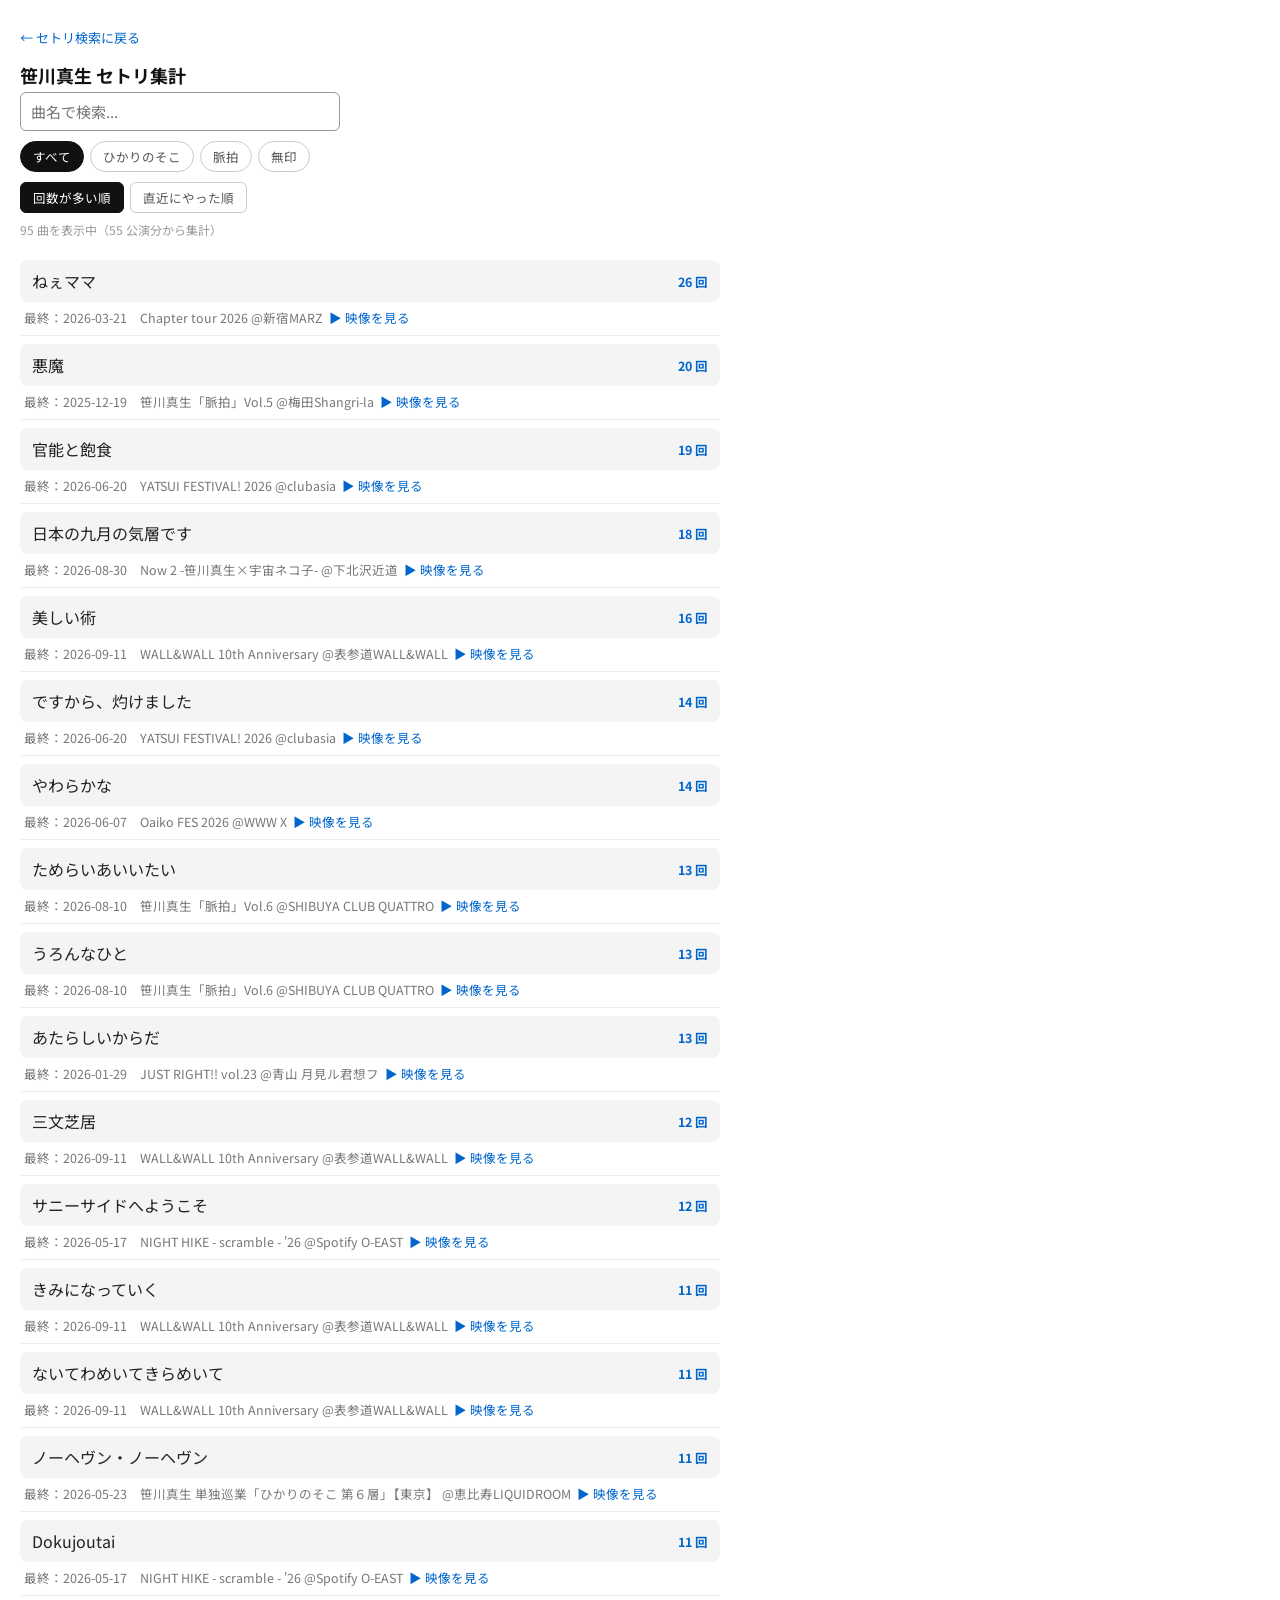
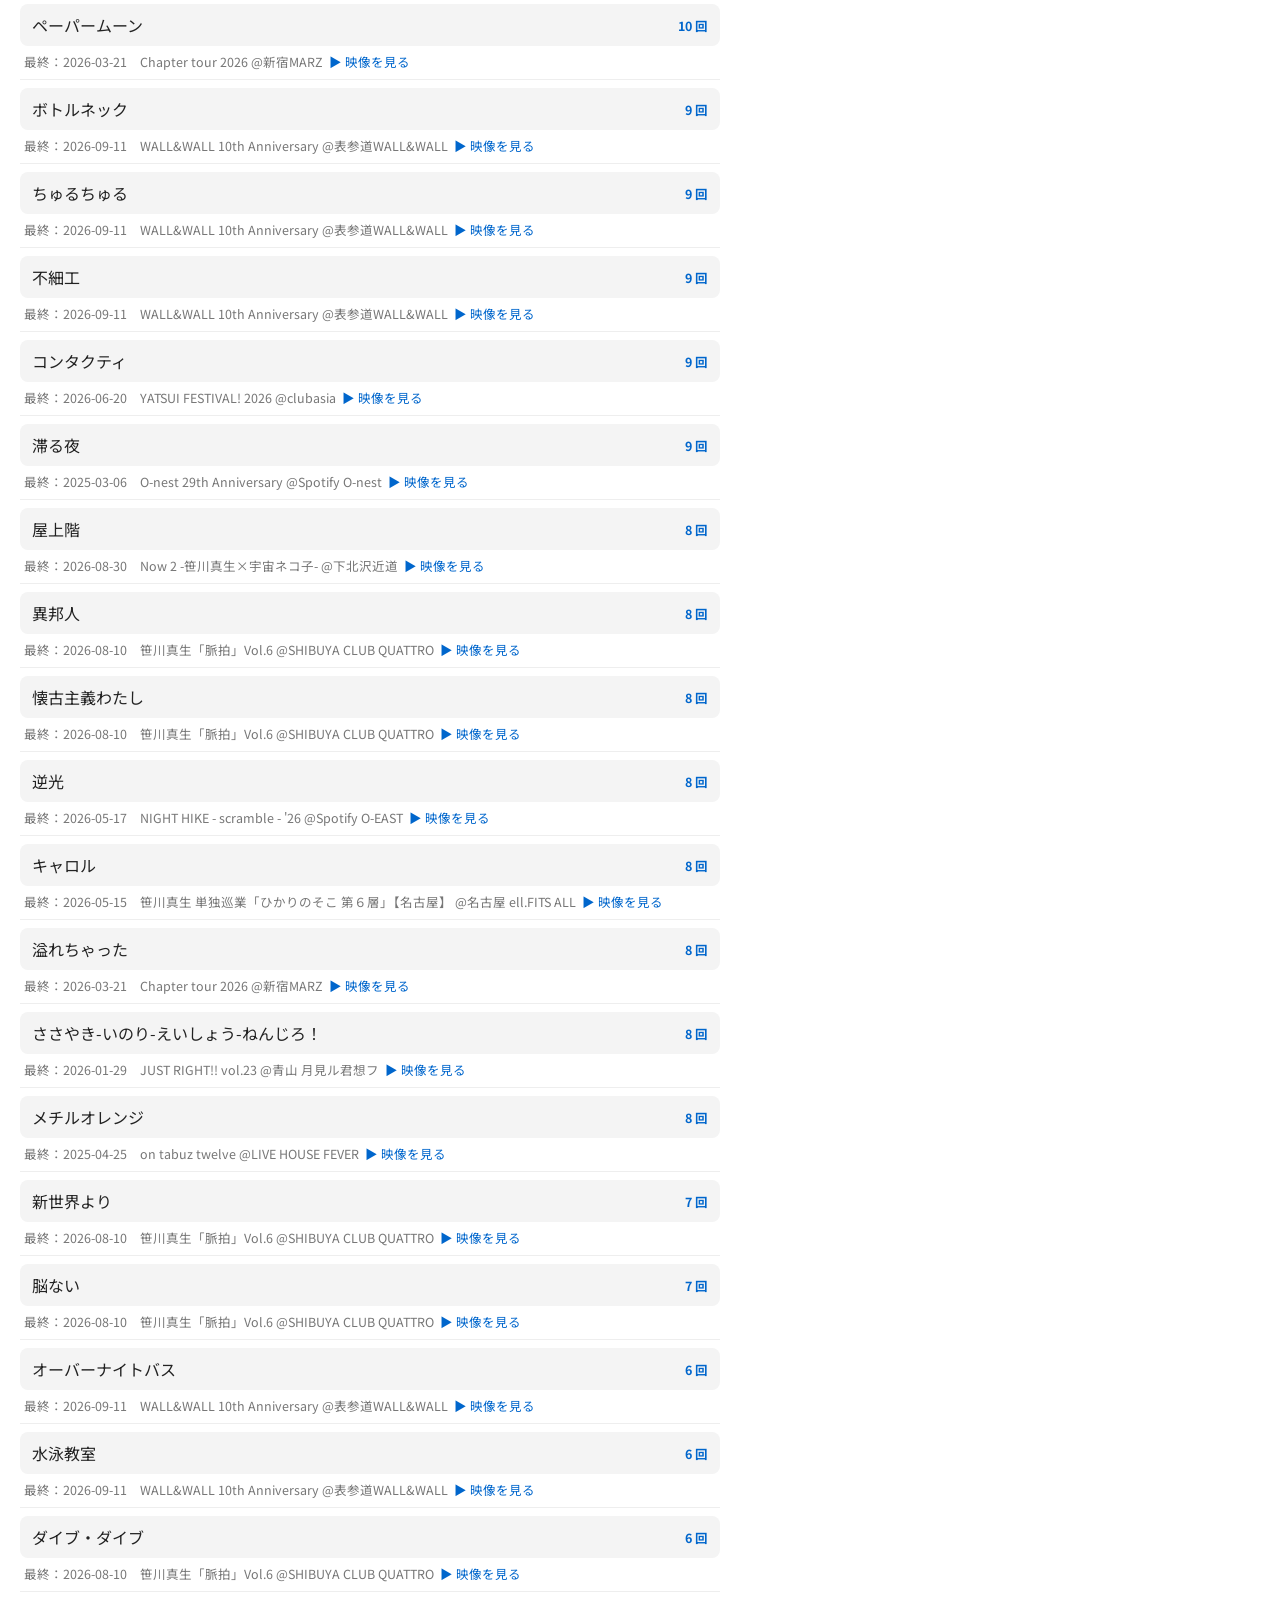
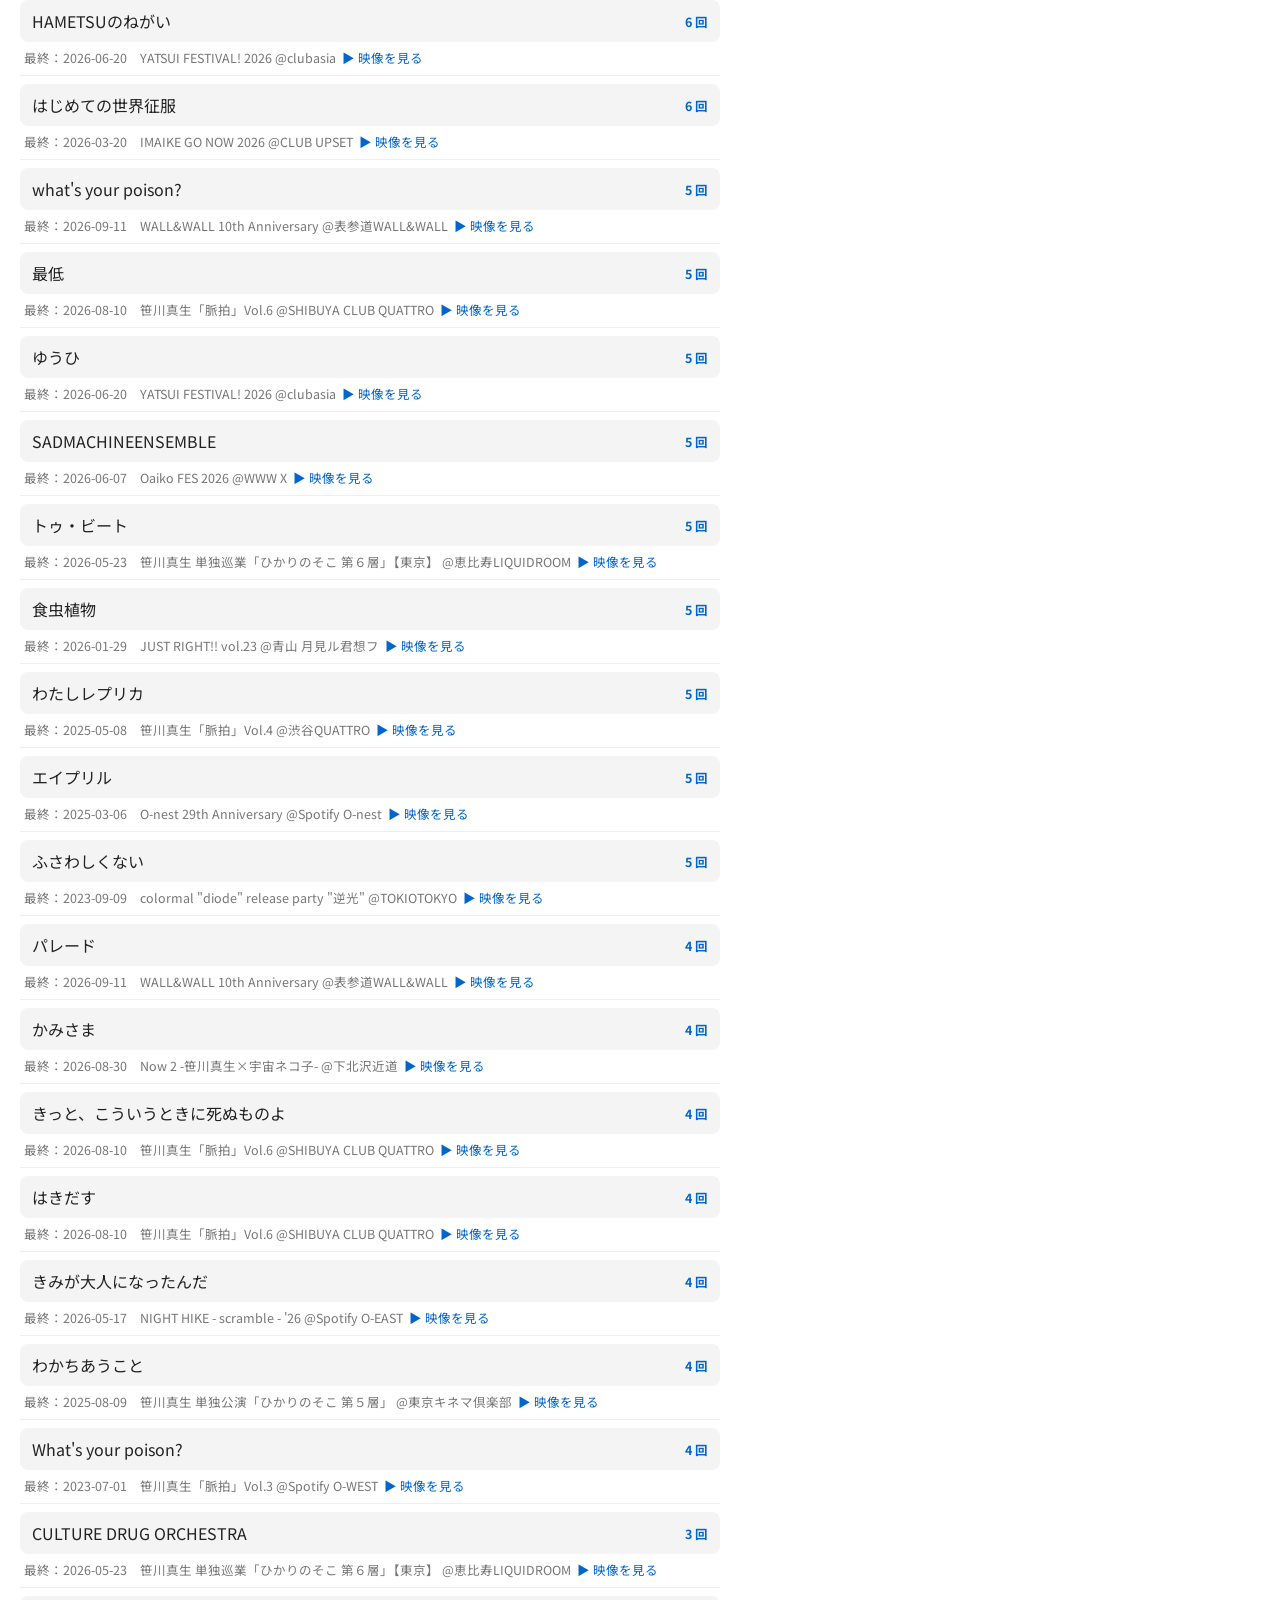
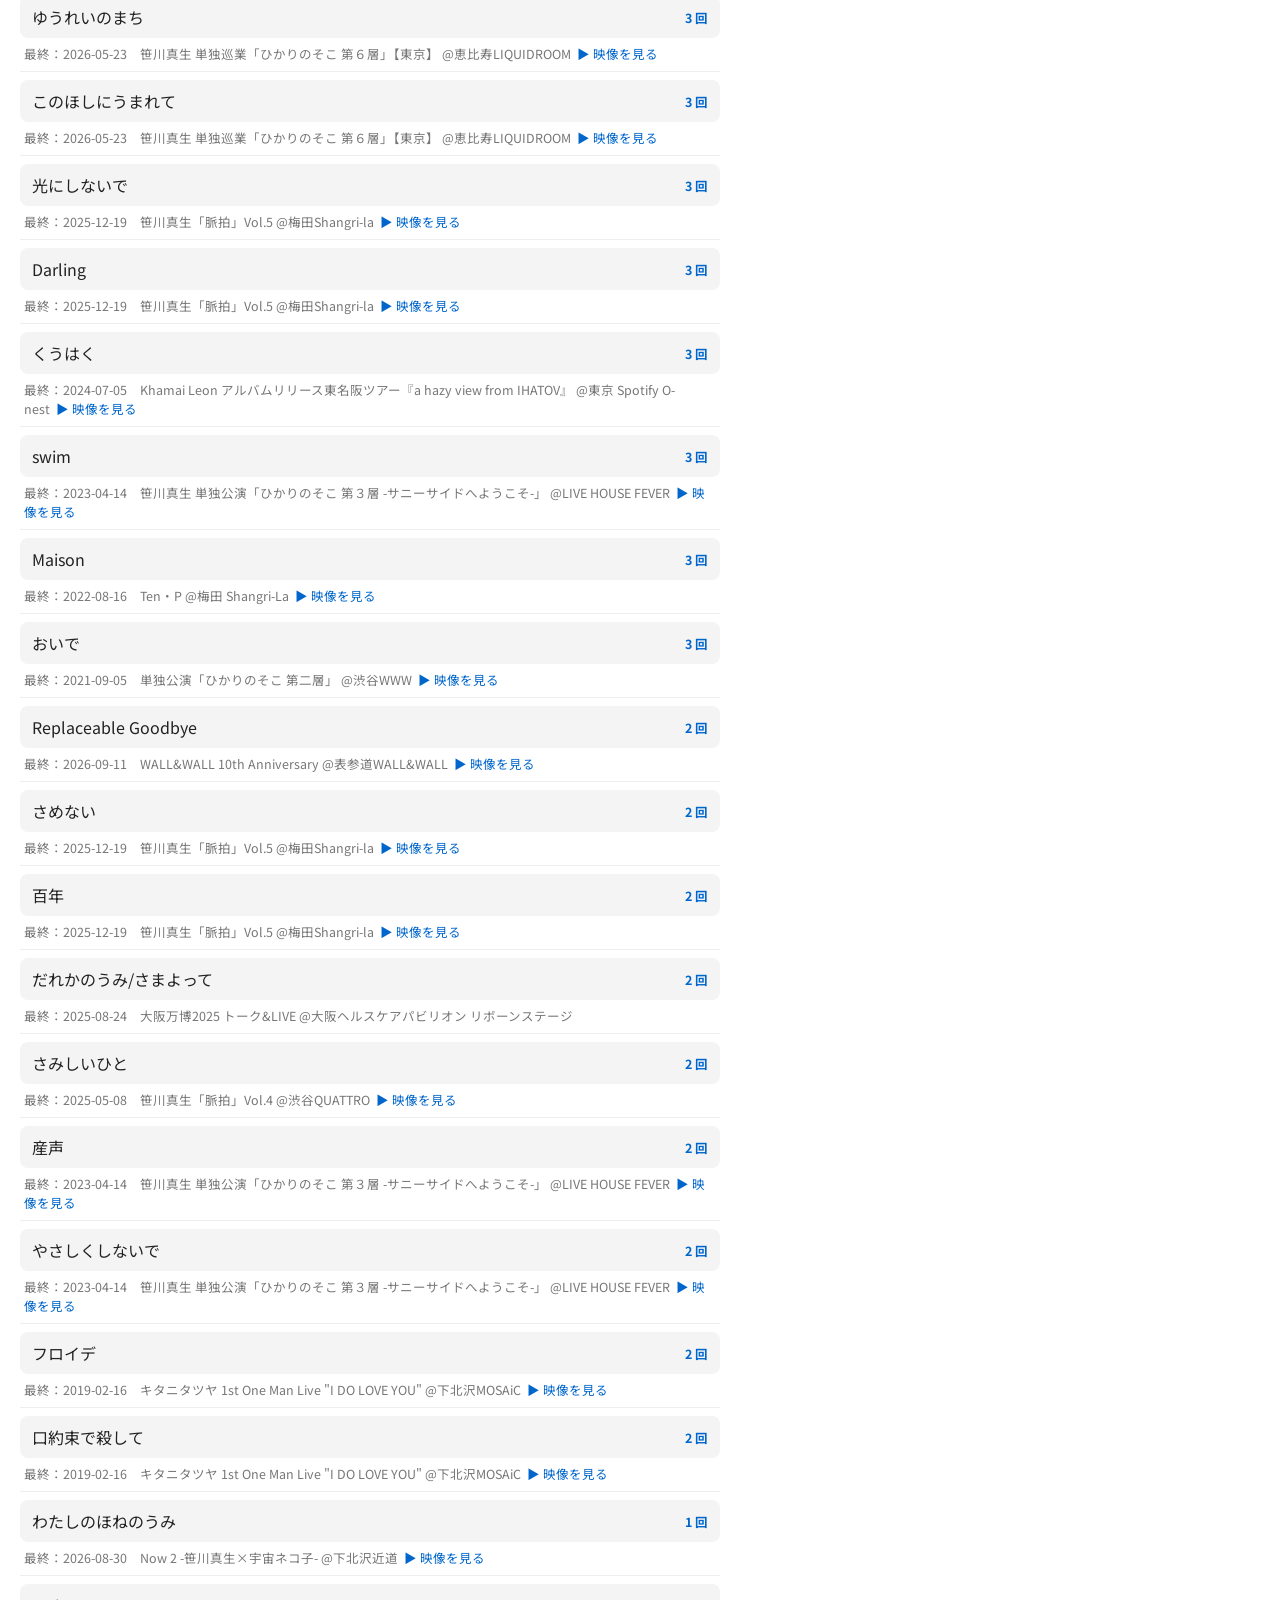
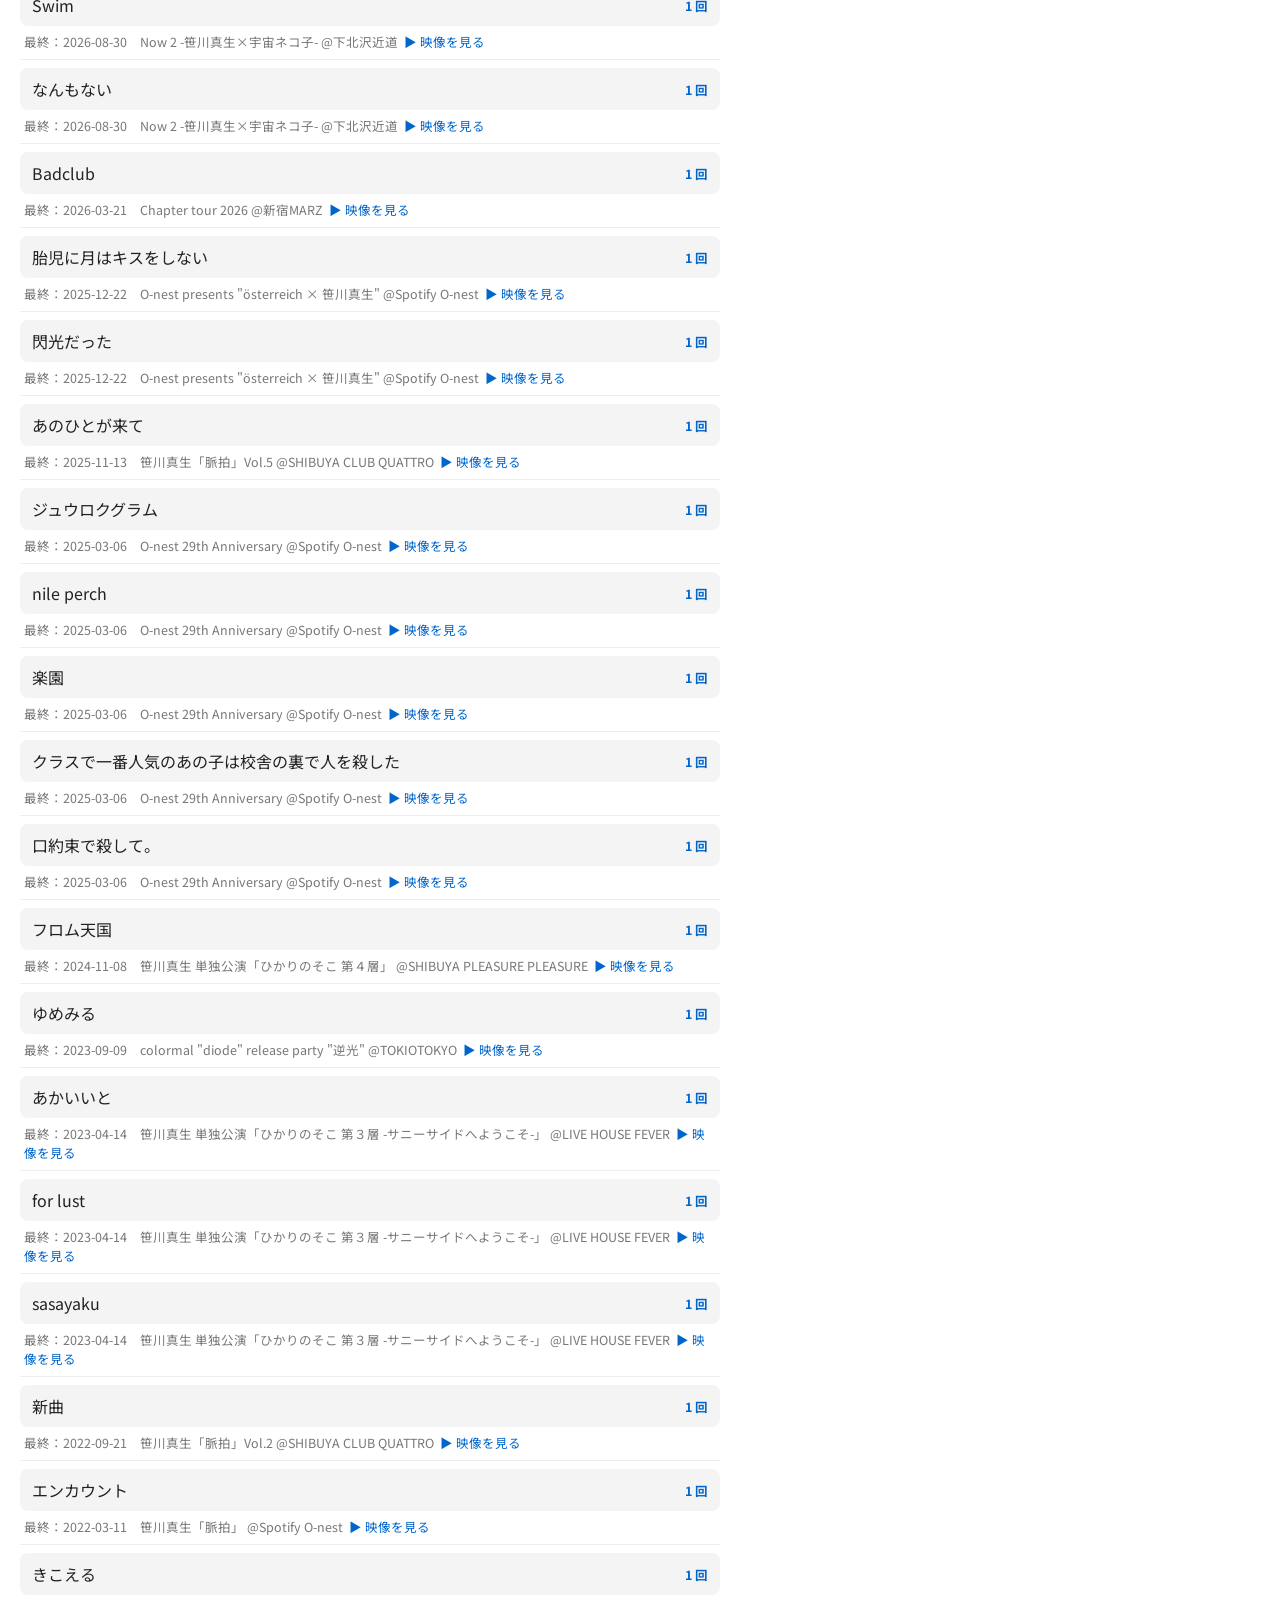
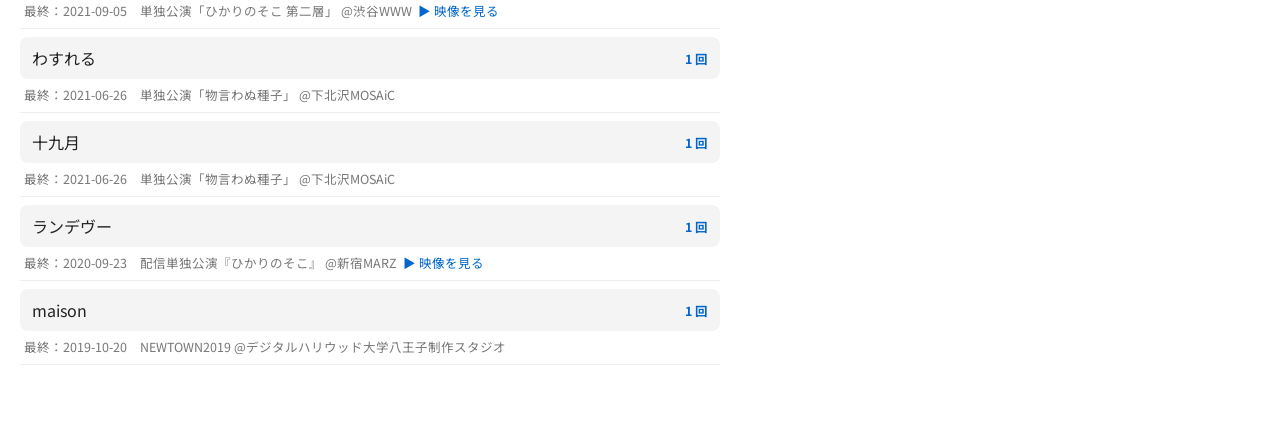
==== analysis.html @ 685b0d37 "Add analysis page and auto-tagging, extract shared setlist data - New analysis.html: per-song play c" ====
<!DOCTYPE html>
<html lang="ja">
<head>
  <meta charset="UTF-8">
  <meta name="viewport" content="width=device-width, initial-scale=1">
  <meta name="robots" content="noindex, nofollow">
  <title>笹川真生 セトリ集計</title>

  <link href="https://fonts.googleapis.com/css2?family=Noto+Sans+JP&display=swap" rel="stylesheet">

  <style>
    * { box-sizing: border-box; }

    body {
      font-family: 'Noto Sans JP', sans-serif;
      margin: 0;
      padding: 24px 20px 60px;
      background: #fff;
      color: #111;
    }

    h1 {
      font-size: 18px;
      margin: 0 0 4px;
    }

    #page-nav {
      margin-bottom: 14px;
    }

    #page-nav a {
      font-size: 13px;
      color: #06c;
      text-decoration: none;
    }

    #page-nav a:hover {
      text-decoration: underline;
    }

    #search-box {
      font-family: inherit;
      font-size: 15px;
      padding: 8px 10px;
      width: 320px;
      max-width: 100%;
      border: 1px solid #999;
      border-radius: 6px;
      background: #fff;
      color: #111;
    }

    #tag-filter {
      display: flex;
      flex-wrap: wrap;
      gap: 6px;
      margin-top: 10px;
    }

    .tag-btn {
      font-family: inherit;
      font-size: 12.5px;
      padding: 5px 12px;
      border: 1px solid #ccc;
      border-radius: 999px;
      background: #fff;
      color: #555;
      cursor: pointer;
    }

    .tag-btn:hover {
      background: #f4f4f4;
    }

    .tag-btn.active {
      background: #111;
      border-color: #111;
      color: #fff;
    }

    #sort-buttons {
      display: flex;
      gap: 6px;
      margin-top: 10px;
    }

    .sort-btn {
      font-family: inherit;
      font-size: 12.5px;
      padding: 5px 12px;
      border: 1px solid #ccc;
      border-radius: 6px;
      background: #fff;
      color: #555;
      cursor: pointer;
    }

    .sort-btn:hover {
      background: #f4f4f4;
    }

    .sort-btn.active {
      background: #111;
      border-color: #111;
      color: #fff;
    }

    #hint {
      color: #999;
      font-size: 12px;
      margin-top: 8px;
    }

    #song-list {
      margin-top: 14px;
      padding: 0;
      list-style: none;
      max-width: 700px;
    }

    .song-row {
      padding: 8px 0;
      border-bottom: 1px solid #eee;
    }

    .song-header {
      display: flex;
      align-items: center;
      gap: 8px;
      flex-wrap: nowrap;
      background: #f4f4f4;
      padding: 9px 12px;
      border-radius: 8px;
    }

    .song-name {
      color: #222;
      overflow: hidden;
      text-overflow: ellipsis;
      white-space: nowrap;
      min-width: 0;
    }

    .song-count {
      margin-left: auto;
      font-size: 12.5px;
      font-weight: bold;
      color: #06c;
      white-space: nowrap;
      flex-shrink: 0;
    }

    .song-last {
      font-size: 12.5px;
      color: #777;
      padding: 6px 4px 0;
    }

    .song-last a {
      color: #06c;
      text-decoration: none;
      margin-left: 6px;
    }

    .song-last a:hover {
      text-decoration: underline;
    }
  </style>
</head>
<body>

  <div id="page-nav"><a href="setlist.html">← セトリ検索に戻る</a></div>
  <h1>笹川真生 セトリ集計</h1>

  <input type="text" id="search-box" placeholder="曲名で検索..." autocomplete="off">
  <div id="tag-filter"></div>
  <div id="sort-buttons"></div>
  <p id="hint"></p>

  <ul id="song-list"></ul>

  <script src="setlist-data.js"></script>
  <script>
    const searchBox = document.getElementById("search-box");
    const tagFilterBox = document.getElementById("tag-filter");
    const sortButtonsBox = document.getElementById("sort-buttons");
    const songList = document.getElementById("song-list");
    const hint = document.getElementById("hint");

    let activeTag = "すべて";
    let sortMode = "count"; // "count" | "recent"

    TAGS.forEach(tag => {
      const btn = document.createElement("button");
      btn.type = "button";
      btn.className = "tag-btn" + (tag === activeTag ? " active" : "");
      btn.textContent = tag;
      btn.addEventListener("click", () => {
        activeTag = tag;
        tagFilterBox.querySelectorAll(".tag-btn").forEach(b => b.classList.toggle("active", b.textContent === tag));
        render();
      });
      tagFilterBox.appendChild(btn);
    });

    const SORT_LABELS = { count: "回数が多い順", recent: "直近にやった順" };
    Object.keys(SORT_LABELS).forEach(mode => {
      const btn = document.createElement("button");
      btn.type = "button";
      btn.className = "sort-btn" + (mode === sortMode ? " active" : "");
      btn.textContent = SORT_LABELS[mode];
      btn.addEventListener("click", () => {
        sortMode = mode;
        sortButtonsBox.querySelectorAll(".sort-btn").forEach((b, i) => b.classList.toggle("active", Object.keys(SORT_LABELS)[i] === mode));
        render();
      });
      sortButtonsBox.appendChild(btn);
    });

    function escapeHtml(str) {
      return str.replace(/[&<>"']/g, c => ({ "&": "&amp;", "<": "&lt;", ">": "&gt;", '"': "&quot;", "'": "&#39;" }[c]));
    }

    // 曲ごとに集計：回数・最終公演日・最終公演の情報
    function buildStats(perfList) {
      const stats = new Map();
      perfList.forEach(perf => {
        perf.setlist.forEach(rawSong => {
          const song = normalize(rawSong);
          if (!stats.has(song)) stats.set(song, { song, count: 0, lastDate: null, lastPerf: null });
          const s = stats.get(song);
          s.count += 1;
          if (!s.lastDate || perf.date > s.lastDate) {
            s.lastDate = perf.date;
            s.lastPerf = perf;
          }
        });
      });
      return Array.from(stats.values());
    }

    function render() {
      const q = searchBox.value.trim().toLowerCase();

      const perfInScope = activeTag === "すべて"
        ? performances
        : performances.filter(perf => getTag(perf) === activeTag);

      let stats = buildStats(perfInScope);

      if (q !== "") {
        stats = stats.filter(s => s.song.toLowerCase().includes(q));
      }

      stats.sort((a, b) => {
        if (sortMode === "count") {
          return b.count - a.count || b.lastDate.localeCompare(a.lastDate);
        }
        return b.lastDate.localeCompare(a.lastDate) || b.count - a.count;
      });

      hint.textContent = `${stats.length} 曲を表示中（${perfInScope.length} 公演分から集計）`;

      songList.innerHTML = "";

      stats.forEach(s => {
        const li = document.createElement("li");
        li.className = "song-row";

        const perf = s.lastPerf;
        const venueText = perf.venue ? ` @${perf.venue}` : "";
        const lastLabel = `${perf.date}　${escapeHtml(perf.event)}${escapeHtml(venueText)}`;

        let videoHtml = "";
        if (perf.video) {
          videoHtml = `<a href="${perf.video}" target="_blank">▶ 映像を見る</a>`;
        }

        li.innerHTML = `
          <div class="song-header">
            <span class="song-name" title="${escapeHtml(s.song)}">${escapeHtml(s.song)}</span>
            <span class="song-count">${s.count} 回</span>
          </div>
          <div class="song-last">最終：${lastLabel}${videoHtml}</div>
        `;
        songList.appendChild(li);
      });
    }

    searchBox.addEventListener("input", render);
    render();
  </script>

</body>
</html>
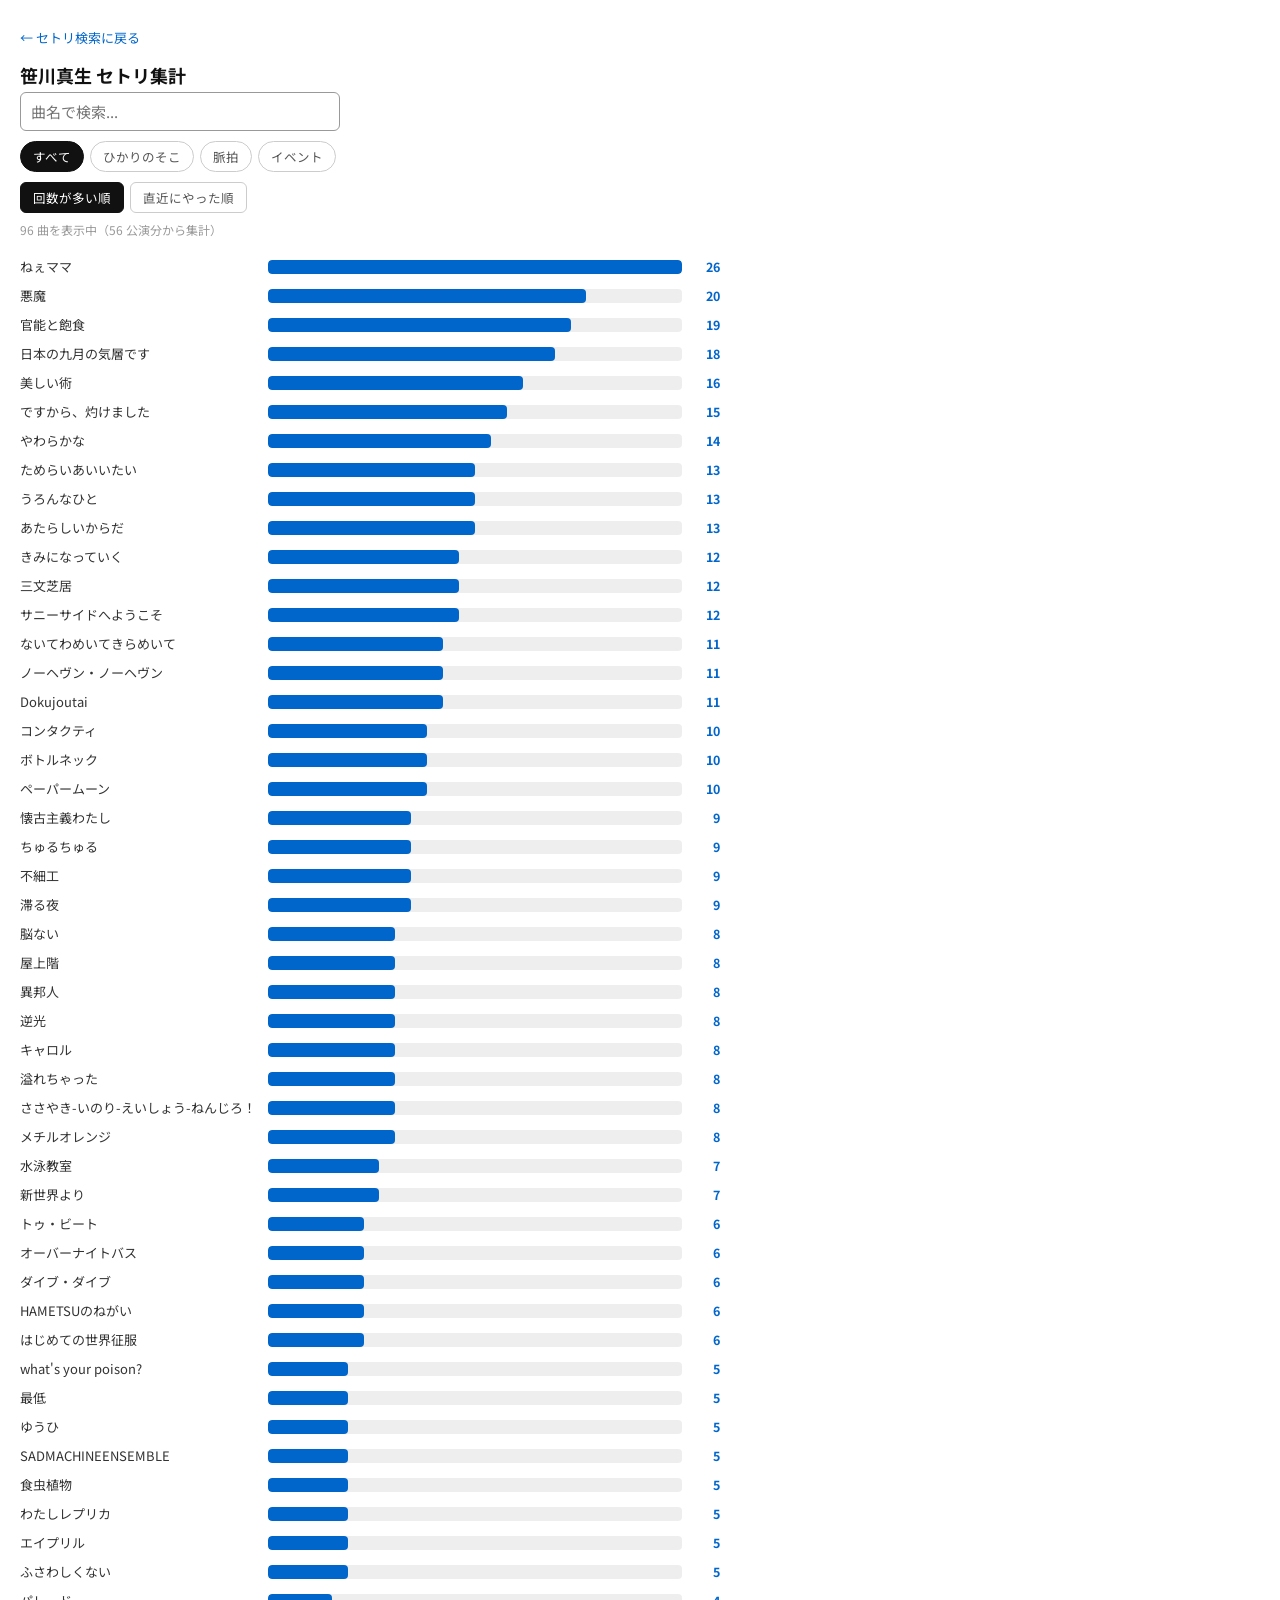
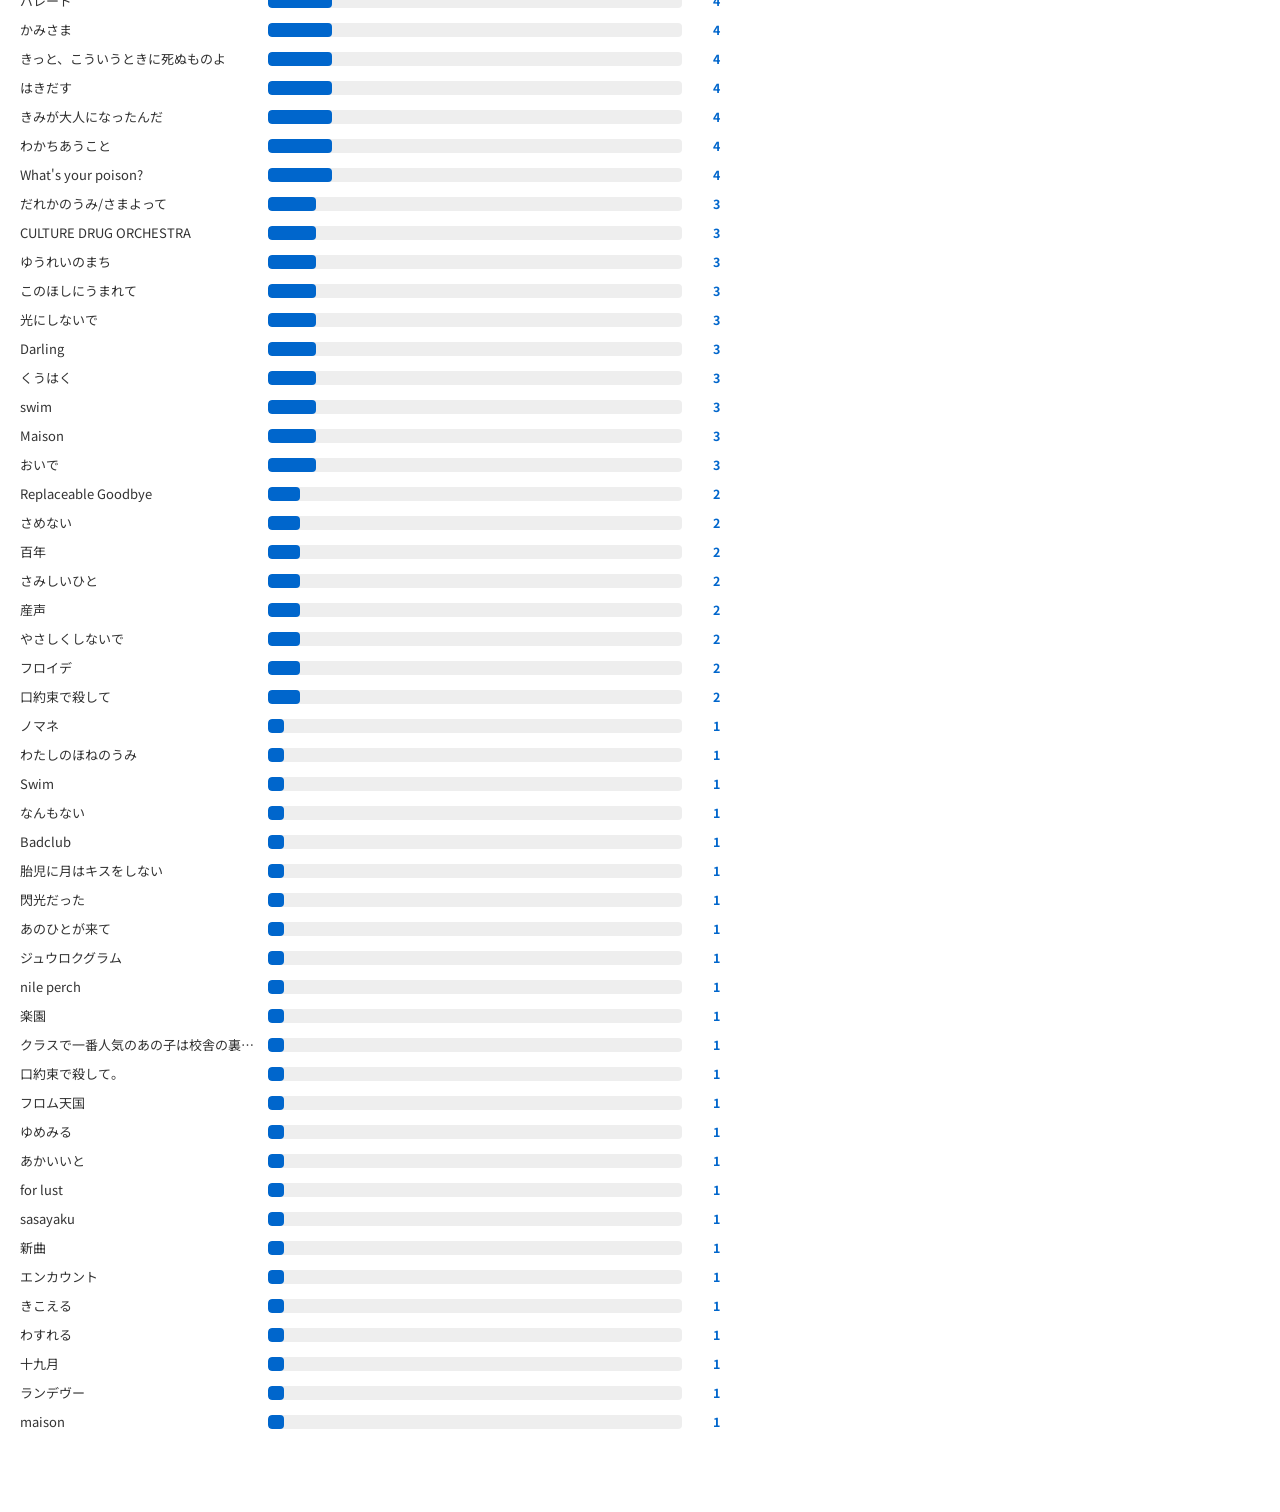
==== commit 89c7878a: "Rename 無印 tag to イベント, add bar-chart ranking, add 2026-09-25 show - Analysis page now renders "回数が多い" ====
--- a/analysis.html
+++ b/analysis.html
@@ -164,6 +164,48 @@
 
     .song-last a:hover {
       text-decoration: underline;
+    }
+
+    .bar-row {
+      display: flex;
+      align-items: center;
+      gap: 10px;
+      padding: 5px 0;
+    }
+
+    .bar-label {
+      flex: 0 0 34%;
+      min-width: 0;
+      overflow: hidden;
+      text-overflow: ellipsis;
+      white-space: nowrap;
+      font-size: 13px;
+      color: #333;
+      cursor: default;
+    }
+
+    .bar-track {
+      flex: 1;
+      min-width: 0;
+      height: 14px;
+      background: #eee;
+      border-radius: 4px;
+      overflow: hidden;
+    }
+
+    .bar-fill {
+      height: 100%;
+      background: #06c;
+      border-radius: 4px;
+      min-width: 2px;
+    }
+
+    .bar-value {
+      flex: 0 0 28px;
+      text-align: right;
+      font-size: 12.5px;
+      font-weight: bold;
+      color: #06c;
     }
   </style>
 </head>
@@ -263,6 +305,29 @@
 
       songList.innerHTML = "";
 
+      if (sortMode === "count") {
+        const maxCount = stats.length ? stats[0].count : 1;
+
+        stats.forEach(s => {
+          const li = document.createElement("li");
+          li.className = "bar-row";
+
+          const perf = s.lastPerf;
+          const venueText = perf.venue ? ` @${perf.venue}` : "";
+          const tooltip = `${s.count}回 / 最終：${perf.date} ${perf.event}${venueText}`;
+          const pct = Math.max((s.count / maxCount) * 100, 2);
+
+          li.title = tooltip;
+          li.innerHTML = `
+            <span class="bar-label">${escapeHtml(s.song)}</span>
+            <div class="bar-track"><div class="bar-fill" style="width: ${pct}%"></div></div>
+            <span class="bar-value">${s.count}</span>
+          `;
+          songList.appendChild(li);
+        });
+        return;
+      }
+
       stats.forEach(s => {
         const li = document.createElement("li");
         li.className = "song-row";
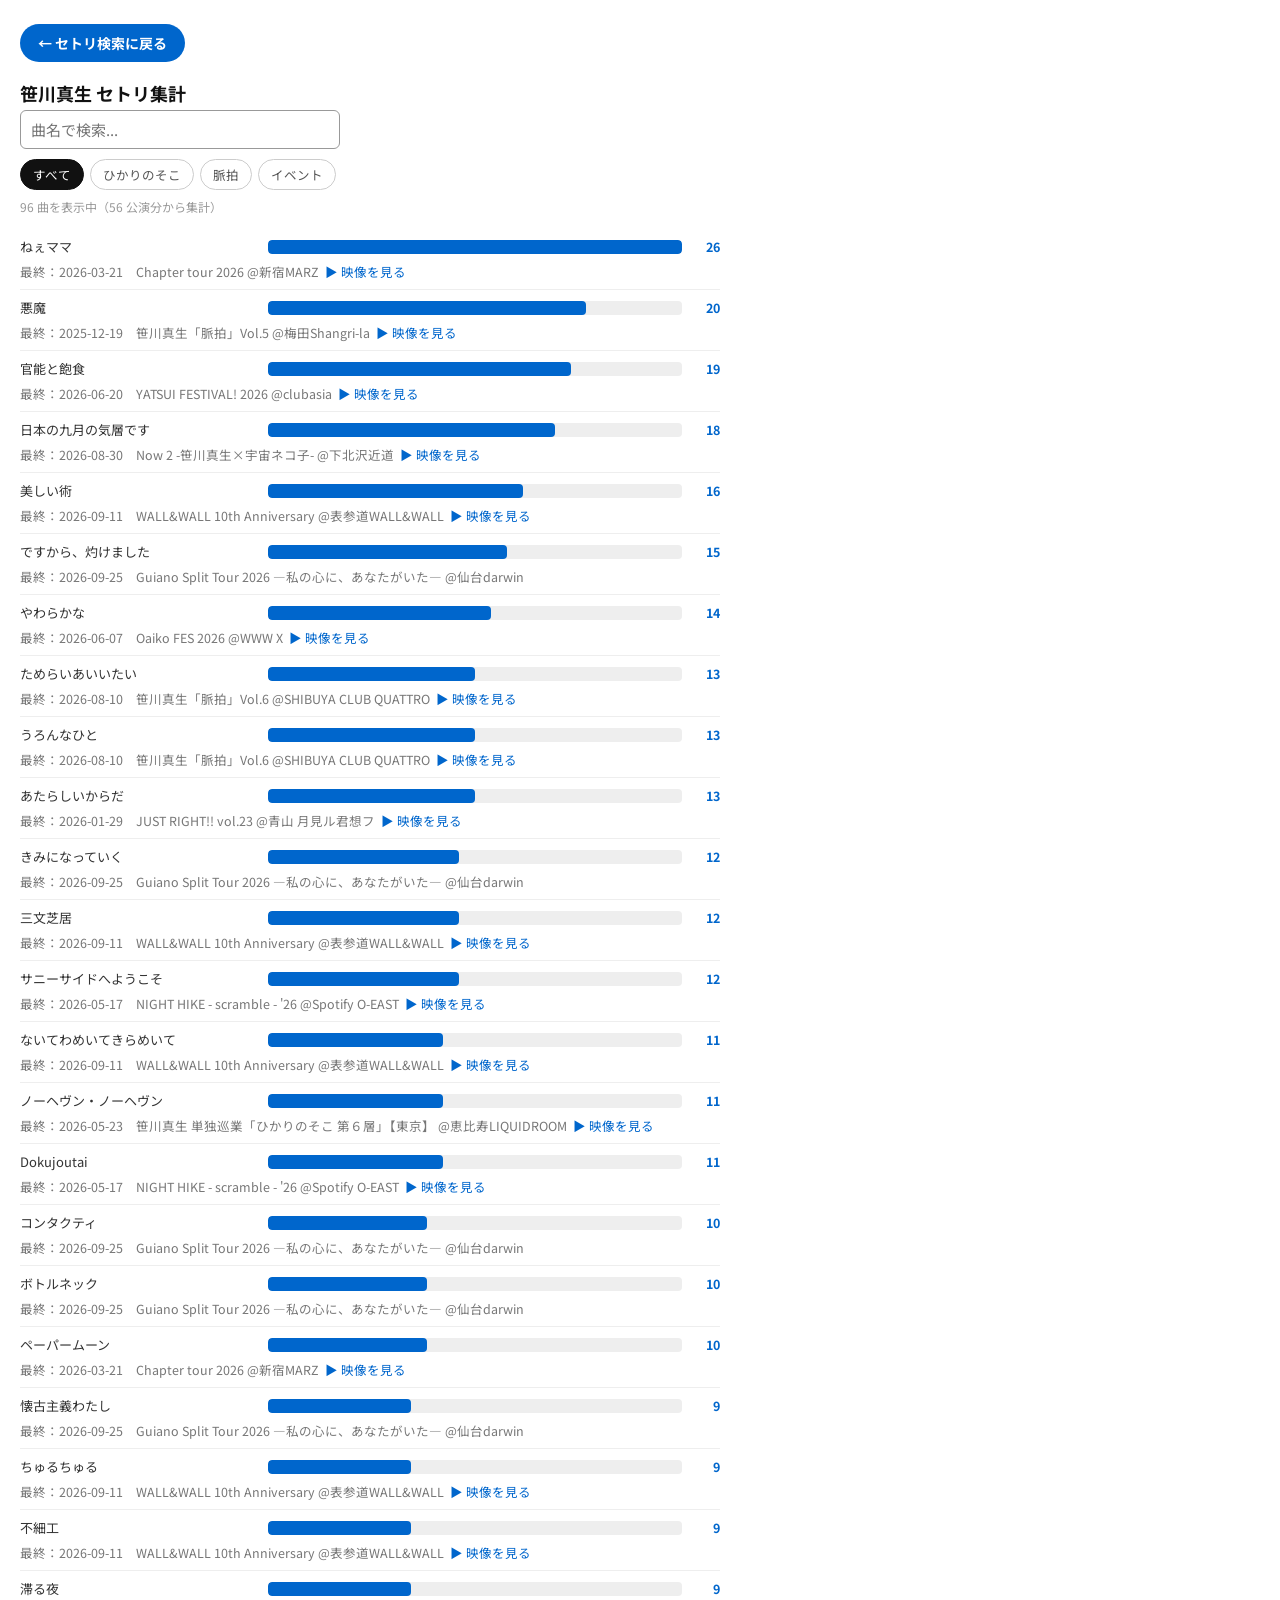
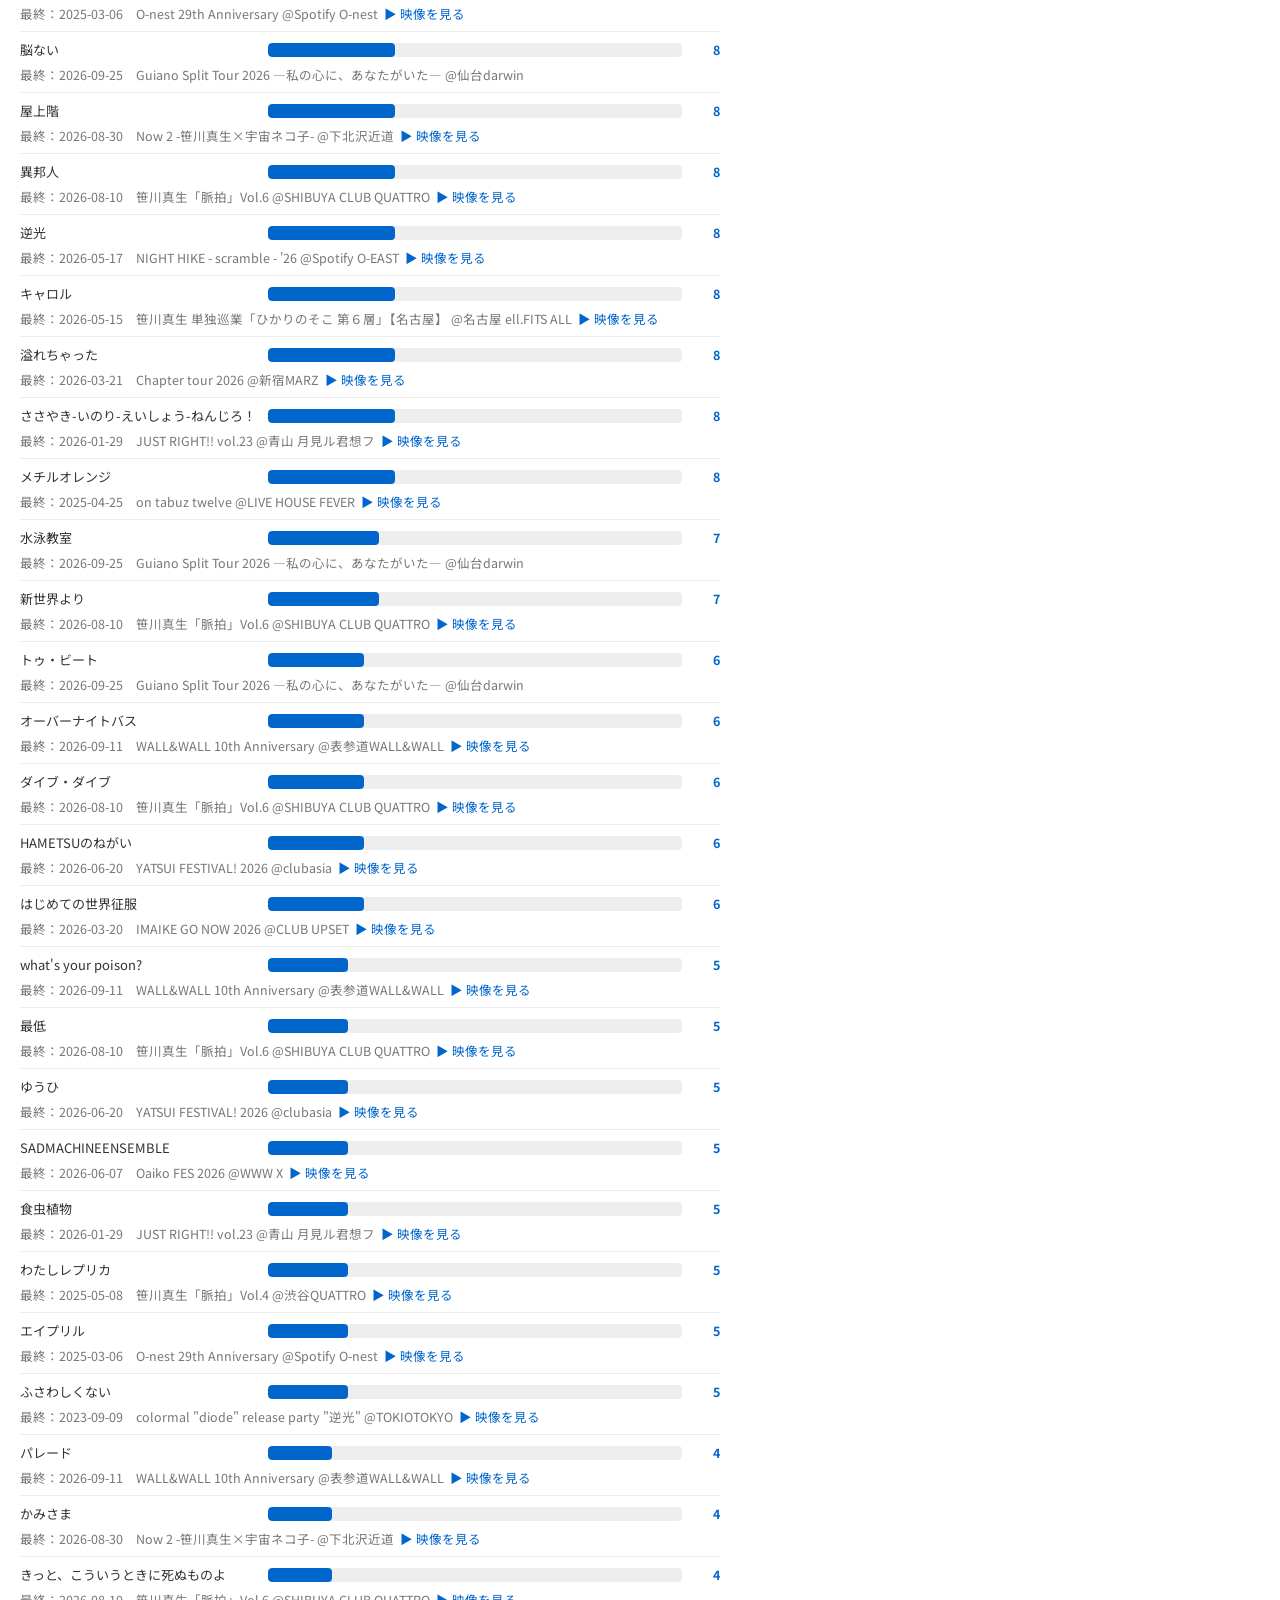
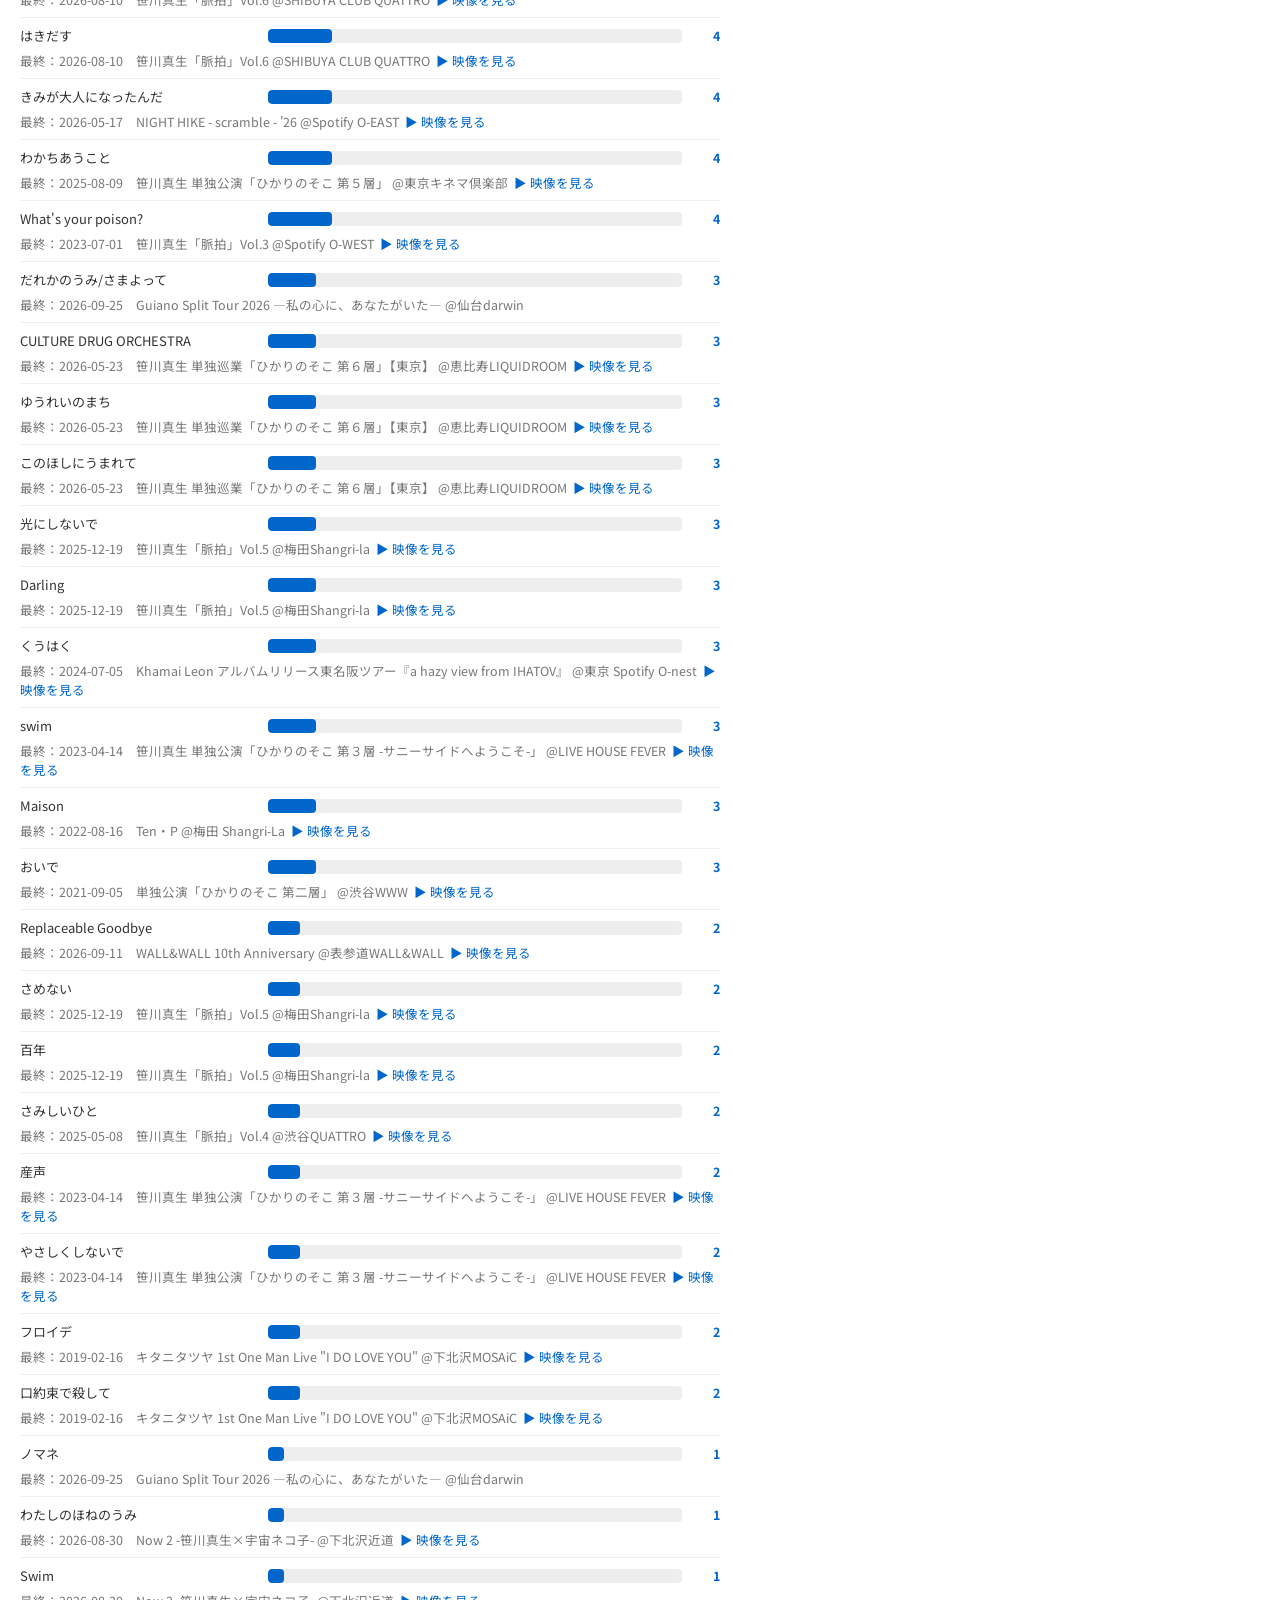
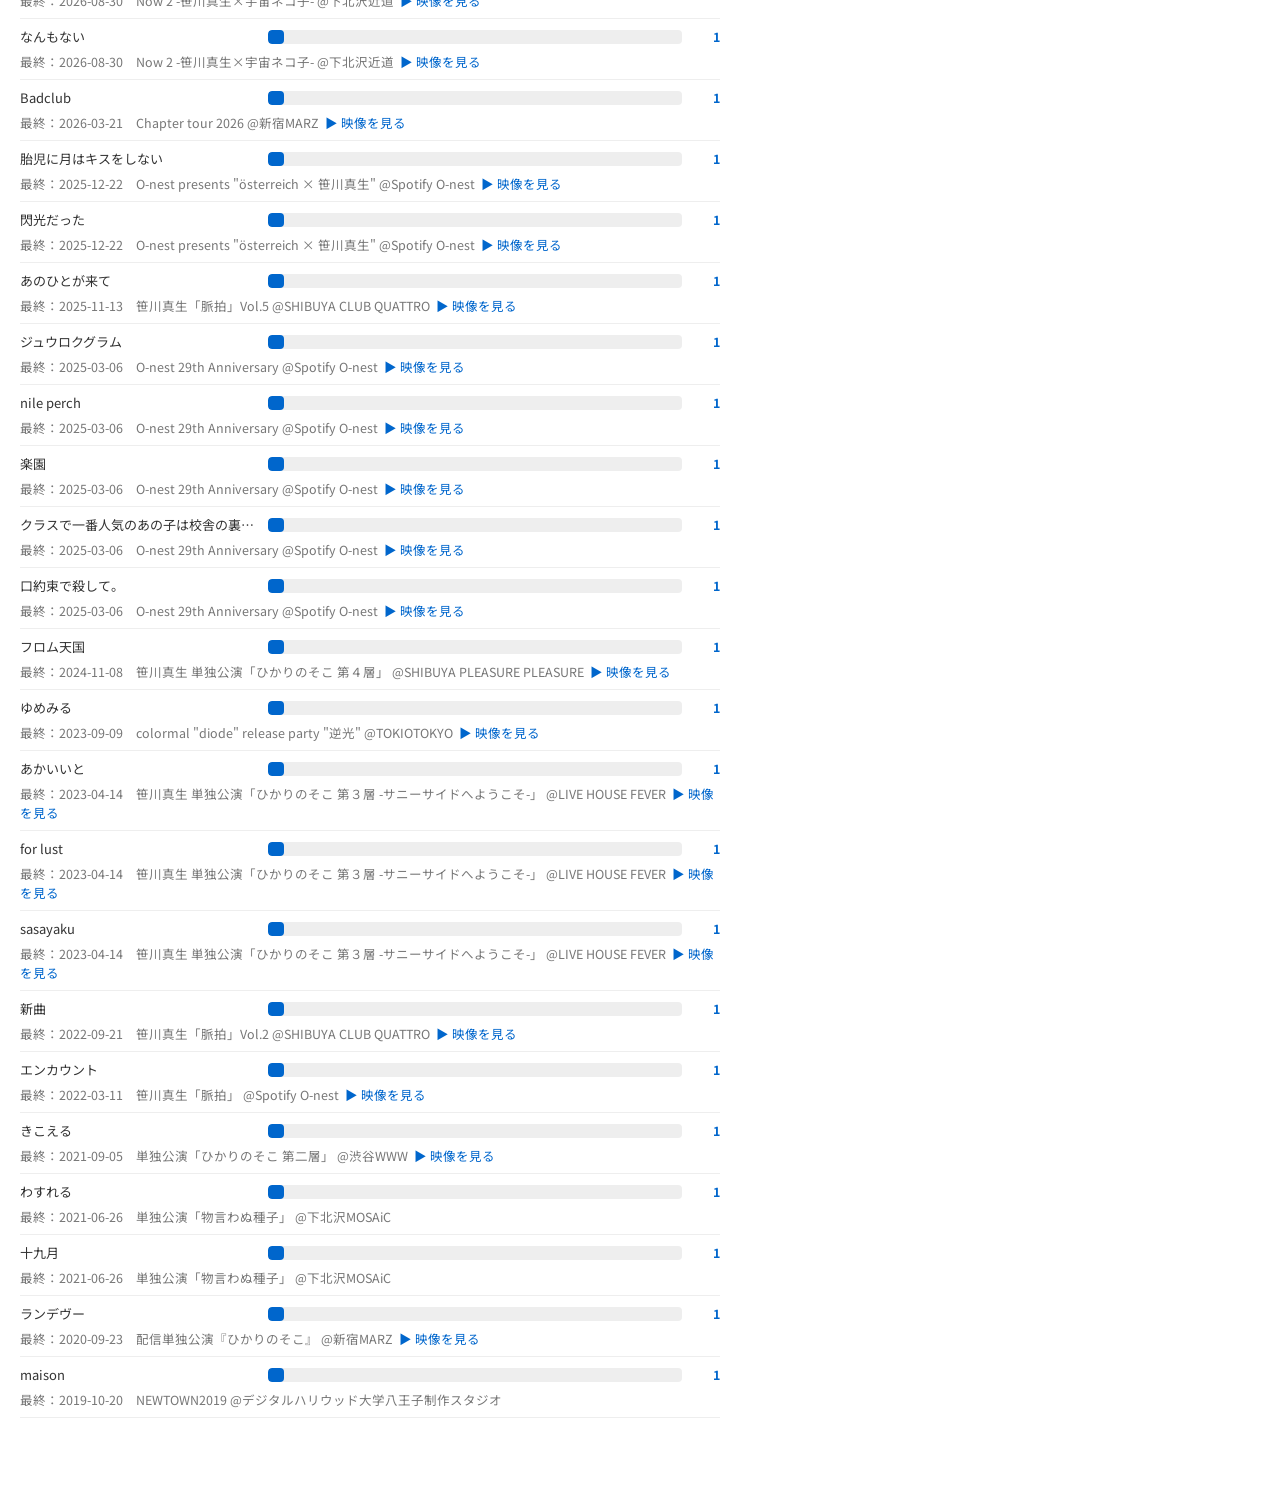
==== commit 9ab9549e: "Make page-nav a visible button, drop recency sort, add last-played to bars The cross-page link was e" ====
--- a/analysis.html
+++ b/analysis.html
@@ -25,17 +25,23 @@
     }
 
     #page-nav {
-      margin-bottom: 14px;
+      margin-bottom: 18px;
     }
 
     #page-nav a {
-      font-size: 13px;
-      color: #06c;
+      display: inline-block;
+      font-size: 14px;
+      font-weight: bold;
+      color: #fff;
+      background: #06c;
+      padding: 9px 18px;
+      border-radius: 999px;
       text-decoration: none;
+      transition: background 0.15s ease;
     }
 
     #page-nav a:hover {
-      text-decoration: underline;
+      background: #058;
     }
 
     #search-box {
@@ -78,33 +84,6 @@
       color: #fff;
     }
 
-    #sort-buttons {
-      display: flex;
-      gap: 6px;
-      margin-top: 10px;
-    }
-
-    .sort-btn {
-      font-family: inherit;
-      font-size: 12.5px;
-      padding: 5px 12px;
-      border: 1px solid #ccc;
-      border-radius: 6px;
-      background: #fff;
-      color: #555;
-      cursor: pointer;
-    }
-
-    .sort-btn:hover {
-      background: #f4f4f4;
-    }
-
-    .sort-btn.active {
-      background: #111;
-      border-color: #111;
-      color: #fff;
-    }
-
     #hint {
       color: #999;
       font-size: 12px;
@@ -118,59 +97,15 @@
       max-width: 700px;
     }
 
-    .song-row {
+    .bar-row {
       padding: 8px 0;
       border-bottom: 1px solid #eee;
     }
 
-    .song-header {
-      display: flex;
-      align-items: center;
-      gap: 8px;
-      flex-wrap: nowrap;
-      background: #f4f4f4;
-      padding: 9px 12px;
-      border-radius: 8px;
-    }
-
-    .song-name {
-      color: #222;
-      overflow: hidden;
-      text-overflow: ellipsis;
-      white-space: nowrap;
-      min-width: 0;
-    }
-
-    .song-count {
-      margin-left: auto;
-      font-size: 12.5px;
-      font-weight: bold;
-      color: #06c;
-      white-space: nowrap;
-      flex-shrink: 0;
-    }
-
-    .song-last {
-      font-size: 12.5px;
-      color: #777;
-      padding: 6px 4px 0;
-    }
-
-    .song-last a {
-      color: #06c;
-      text-decoration: none;
-      margin-left: 6px;
-    }
-
-    .song-last a:hover {
-      text-decoration: underline;
-    }
-
-    .bar-row {
+    .bar-main {
       display: flex;
       align-items: center;
       gap: 10px;
-      padding: 5px 0;
     }
 
     .bar-label {
@@ -181,7 +116,6 @@
       white-space: nowrap;
       font-size: 13px;
       color: #333;
-      cursor: default;
     }
 
     .bar-track {
@@ -207,6 +141,22 @@
       font-weight: bold;
       color: #06c;
     }
+
+    .bar-last {
+      font-size: 12.5px;
+      color: #777;
+      padding: 6px 0 0;
+    }
+
+    .bar-last a {
+      color: #06c;
+      text-decoration: none;
+      margin-left: 6px;
+    }
+
+    .bar-last a:hover {
+      text-decoration: underline;
+    }
   </style>
 </head>
 <body>
@@ -216,7 +166,6 @@
 
   <input type="text" id="search-box" placeholder="曲名で検索..." autocomplete="off">
   <div id="tag-filter"></div>
-  <div id="sort-buttons"></div>
   <p id="hint"></p>
 
   <ul id="song-list"></ul>
@@ -225,12 +174,10 @@
   <script>
     const searchBox = document.getElementById("search-box");
     const tagFilterBox = document.getElementById("tag-filter");
-    const sortButtonsBox = document.getElementById("sort-buttons");
     const songList = document.getElementById("song-list");
     const hint = document.getElementById("hint");
 
     let activeTag = "すべて";
-    let sortMode = "count"; // "count" | "recent"
 
     TAGS.forEach(tag => {
       const btn = document.createElement("button");
@@ -243,20 +190,6 @@
         render();
       });
       tagFilterBox.appendChild(btn);
-    });
-
-    const SORT_LABELS = { count: "回数が多い順", recent: "直近にやった順" };
-    Object.keys(SORT_LABELS).forEach(mode => {
-      const btn = document.createElement("button");
-      btn.type = "button";
-      btn.className = "sort-btn" + (mode === sortMode ? " active" : "");
-      btn.textContent = SORT_LABELS[mode];
-      btn.addEventListener("click", () => {
-        sortMode = mode;
-        sortButtonsBox.querySelectorAll(".sort-btn").forEach((b, i) => b.classList.toggle("active", Object.keys(SORT_LABELS)[i] === mode));
-        render();
-      });
-      sortButtonsBox.appendChild(btn);
     });
 
     function escapeHtml(str) {
@@ -294,47 +227,21 @@
         stats = stats.filter(s => s.song.toLowerCase().includes(q));
       }
 
-      stats.sort((a, b) => {
-        if (sortMode === "count") {
-          return b.count - a.count || b.lastDate.localeCompare(a.lastDate);
-        }
-        return b.lastDate.localeCompare(a.lastDate) || b.count - a.count;
-      });
+      stats.sort((a, b) => b.count - a.count || b.lastDate.localeCompare(a.lastDate));
 
       hint.textContent = `${stats.length} 曲を表示中（${perfInScope.length} 公演分から集計）`;
 
       songList.innerHTML = "";
 
-      if (sortMode === "count") {
-        const maxCount = stats.length ? stats[0].count : 1;
-
-        stats.forEach(s => {
-          const li = document.createElement("li");
-          li.className = "bar-row";
-
-          const perf = s.lastPerf;
-          const venueText = perf.venue ? ` @${perf.venue}` : "";
-          const tooltip = `${s.count}回 / 最終：${perf.date} ${perf.event}${venueText}`;
-          const pct = Math.max((s.count / maxCount) * 100, 2);
-
-          li.title = tooltip;
-          li.innerHTML = `
-            <span class="bar-label">${escapeHtml(s.song)}</span>
-            <div class="bar-track"><div class="bar-fill" style="width: ${pct}%"></div></div>
-            <span class="bar-value">${s.count}</span>
-          `;
-          songList.appendChild(li);
-        });
-        return;
-      }
+      const maxCount = stats.length ? stats[0].count : 1;
 
       stats.forEach(s => {
         const li = document.createElement("li");
-        li.className = "song-row";
+        li.className = "bar-row";
 
         const perf = s.lastPerf;
         const venueText = perf.venue ? ` @${perf.venue}` : "";
-        const lastLabel = `${perf.date}　${escapeHtml(perf.event)}${escapeHtml(venueText)}`;
+        const pct = Math.max((s.count / maxCount) * 100, 2);
 
         let videoHtml = "";
         if (perf.video) {
@@ -342,11 +249,12 @@
         }
 
         li.innerHTML = `
-          <div class="song-header">
-            <span class="song-name" title="${escapeHtml(s.song)}">${escapeHtml(s.song)}</span>
-            <span class="song-count">${s.count} 回</span>
+          <div class="bar-main">
+            <span class="bar-label" title="${escapeHtml(s.song)}">${escapeHtml(s.song)}</span>
+            <div class="bar-track"><div class="bar-fill" style="width: ${pct}%"></div></div>
+            <span class="bar-value">${s.count}</span>
           </div>
-          <div class="song-last">最終：${lastLabel}${videoHtml}</div>
+          <div class="bar-last">最終：${perf.date}　${escapeHtml(perf.event)}${escapeHtml(venueText)}${videoHtml}</div>
         `;
         songList.appendChild(li);
       });
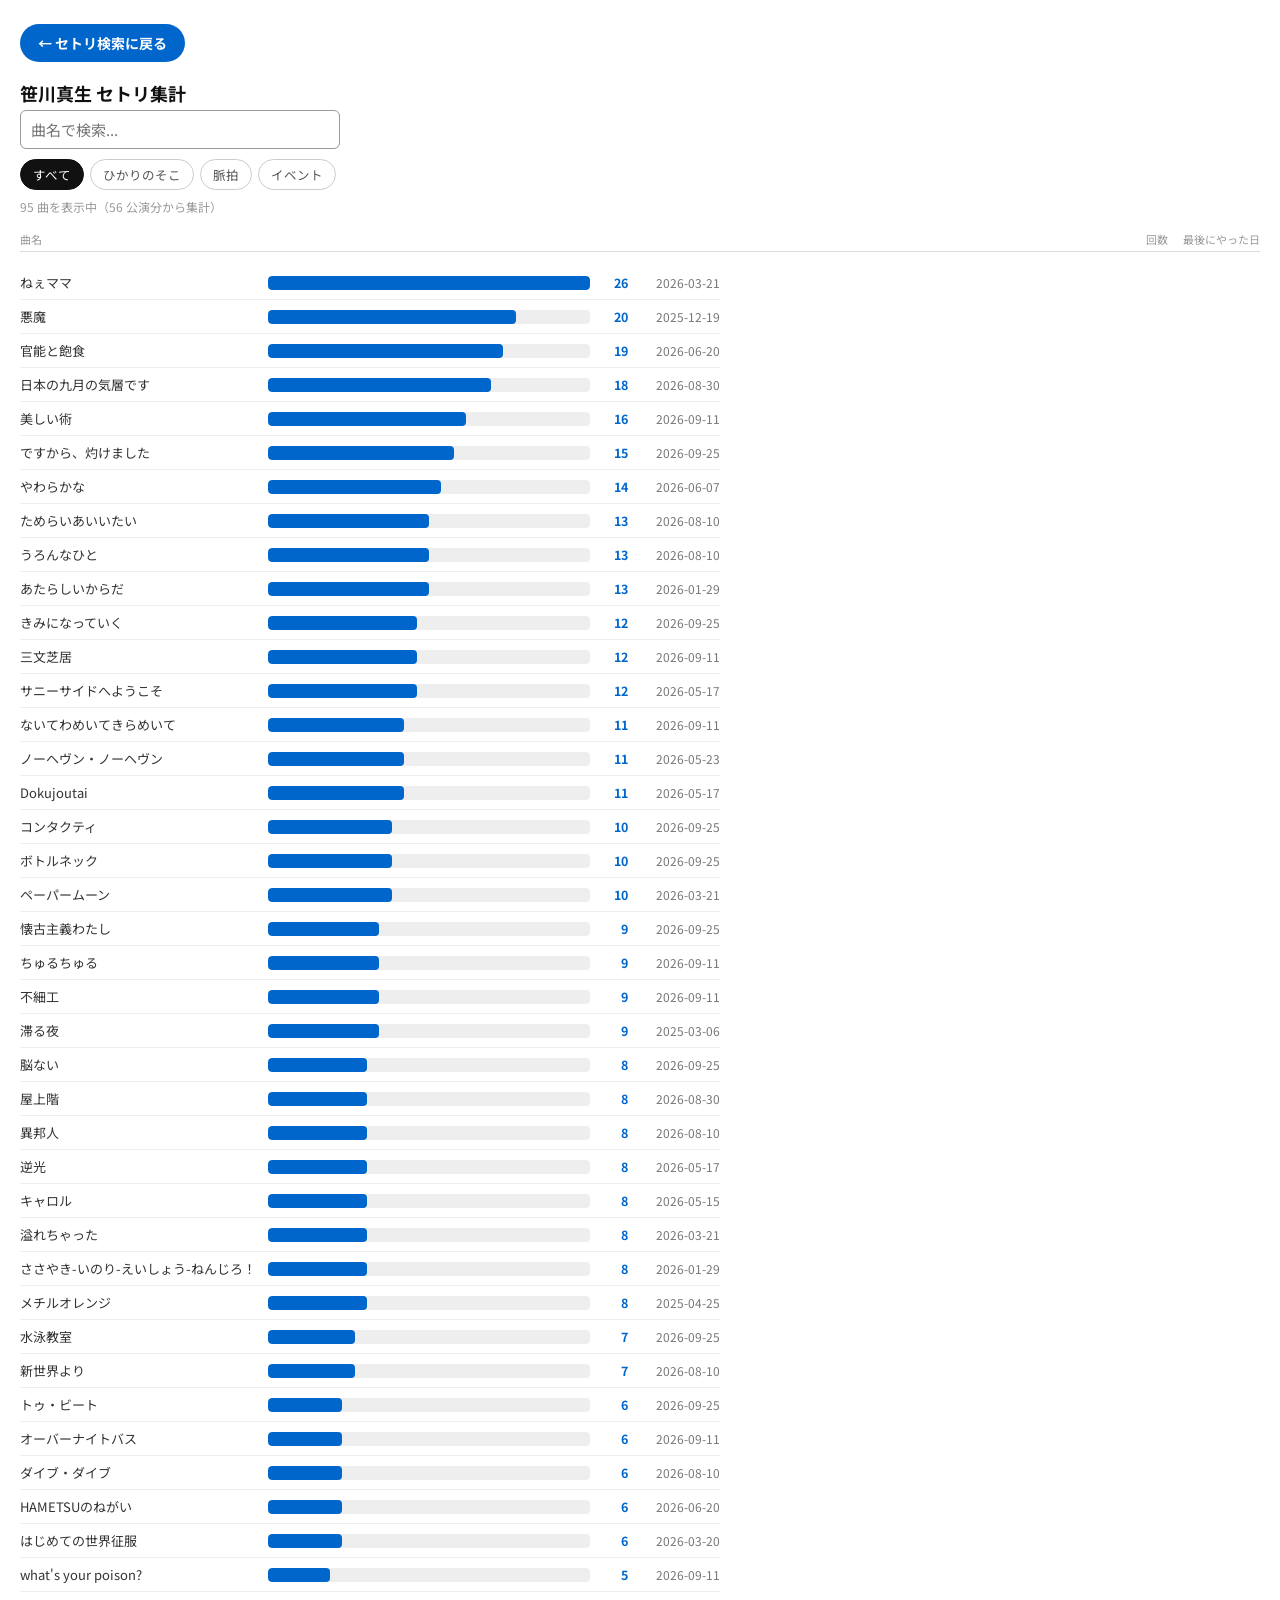
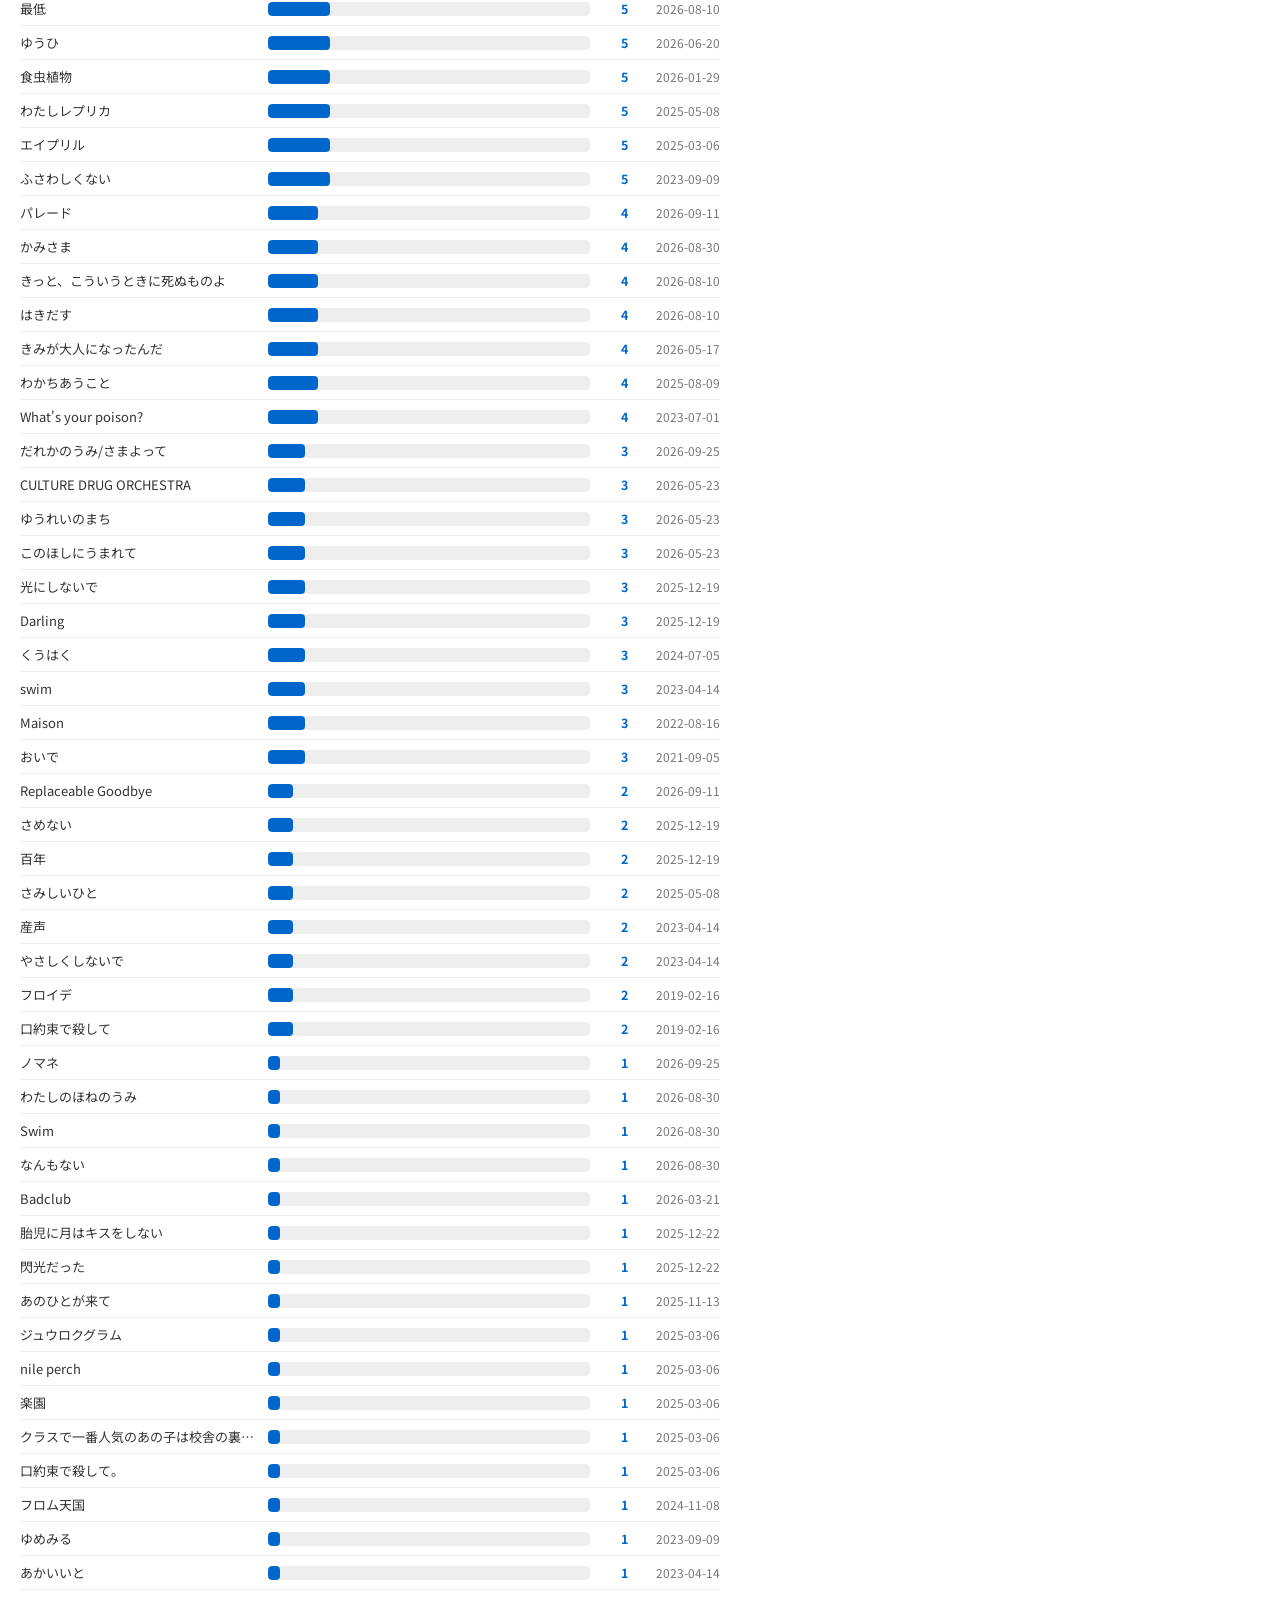
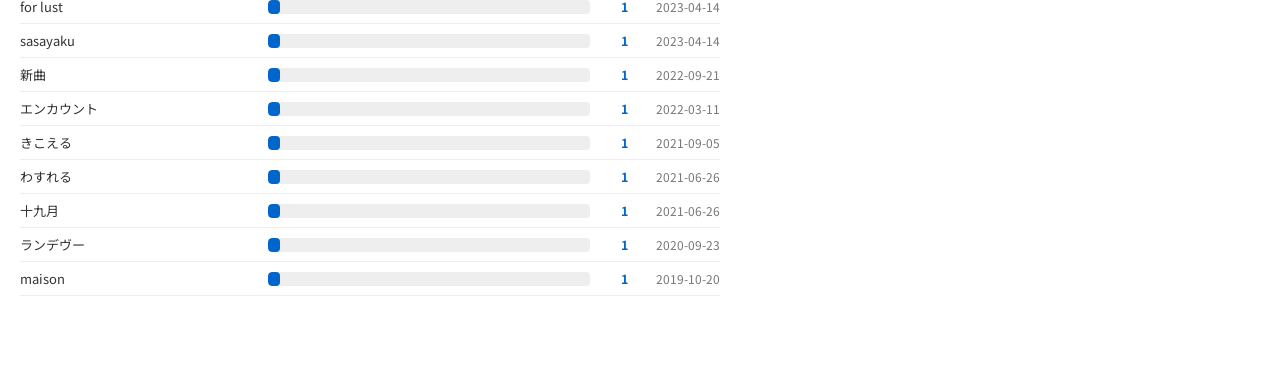
==== commit 44525699: "Remove SADMACHINEENSEMBLE, put last-played date inline on analysis page - Deleted the song from all " ====
--- a/analysis.html
+++ b/analysis.html
@@ -97,15 +97,41 @@
       max-width: 700px;
     }
 
-    .bar-row {
-      padding: 8px 0;
-      border-bottom: 1px solid #eee;
-    }
-
-    .bar-main {
+    .list-header {
       display: flex;
       align-items: center;
       gap: 10px;
+      padding: 4px 0;
+      margin-top: 10px;
+      border-bottom: 1px solid #ddd;
+      font-size: 11px;
+      color: #999;
+    }
+
+    .list-header .h-label {
+      flex: 0 0 34%;
+    }
+
+    .list-header .h-track {
+      flex: 1;
+    }
+
+    .list-header .h-value {
+      flex: 0 0 28px;
+      text-align: right;
+    }
+
+    .list-header .h-date {
+      flex: 0 0 82px;
+      text-align: right;
+    }
+
+    .bar-row {
+      display: flex;
+      align-items: center;
+      gap: 10px;
+      padding: 7px 0;
+      border-bottom: 1px solid #eee;
     }
 
     .bar-label {
@@ -142,20 +168,11 @@
       color: #06c;
     }
 
-    .bar-last {
-      font-size: 12.5px;
+    .bar-lastdate {
+      flex: 0 0 82px;
+      text-align: right;
+      font-size: 12px;
       color: #777;
-      padding: 6px 0 0;
-    }
-
-    .bar-last a {
-      color: #06c;
-      text-decoration: none;
-      margin-left: 6px;
-    }
-
-    .bar-last a:hover {
-      text-decoration: underline;
     }
   </style>
 </head>
@@ -168,6 +185,12 @@
   <div id="tag-filter"></div>
   <p id="hint"></p>
 
+  <div class="list-header">
+    <span class="h-label">曲名</span>
+    <span class="h-track"></span>
+    <span class="h-value">回数</span>
+    <span class="h-date">最後にやった日</span>
+  </div>
   <ul id="song-list"></ul>
 
   <script src="setlist-data.js"></script>
@@ -196,18 +219,17 @@
       return str.replace(/[&<>"']/g, c => ({ "&": "&amp;", "<": "&lt;", ">": "&gt;", '"': "&quot;", "'": "&#39;" }[c]));
     }
 
-    // 曲ごとに集計：回数・最終公演日・最終公演の情報
+    // 曲ごとに集計：回数・最後にやった日
     function buildStats(perfList) {
       const stats = new Map();
       perfList.forEach(perf => {
         perf.setlist.forEach(rawSong => {
           const song = normalize(rawSong);
-          if (!stats.has(song)) stats.set(song, { song, count: 0, lastDate: null, lastPerf: null });
+          if (!stats.has(song)) stats.set(song, { song, count: 0, lastDate: null });
           const s = stats.get(song);
           s.count += 1;
           if (!s.lastDate || perf.date > s.lastDate) {
             s.lastDate = perf.date;
-            s.lastPerf = perf;
           }
         });
       });
@@ -238,23 +260,15 @@
       stats.forEach(s => {
         const li = document.createElement("li");
         li.className = "bar-row";
-
-        const perf = s.lastPerf;
-        const venueText = perf.venue ? ` @${perf.venue}` : "";
+        li.title = `最後にやった日：${s.lastDate}`;
+
         const pct = Math.max((s.count / maxCount) * 100, 2);
 
-        let videoHtml = "";
-        if (perf.video) {
-          videoHtml = `<a href="${perf.video}" target="_blank">▶ 映像を見る</a>`;
-        }
-
         li.innerHTML = `
-          <div class="bar-main">
-            <span class="bar-label" title="${escapeHtml(s.song)}">${escapeHtml(s.song)}</span>
-            <div class="bar-track"><div class="bar-fill" style="width: ${pct}%"></div></div>
-            <span class="bar-value">${s.count}</span>
-          </div>
-          <div class="bar-last">最終：${perf.date}　${escapeHtml(perf.event)}${escapeHtml(venueText)}${videoHtml}</div>
+          <span class="bar-label" title="${escapeHtml(s.song)}">${escapeHtml(s.song)}</span>
+          <div class="bar-track"><div class="bar-fill" style="width: ${pct}%"></div></div>
+          <span class="bar-value">${s.count}</span>
+          <span class="bar-lastdate">${s.lastDate}</span>
         `;
         songList.appendChild(li);
       });
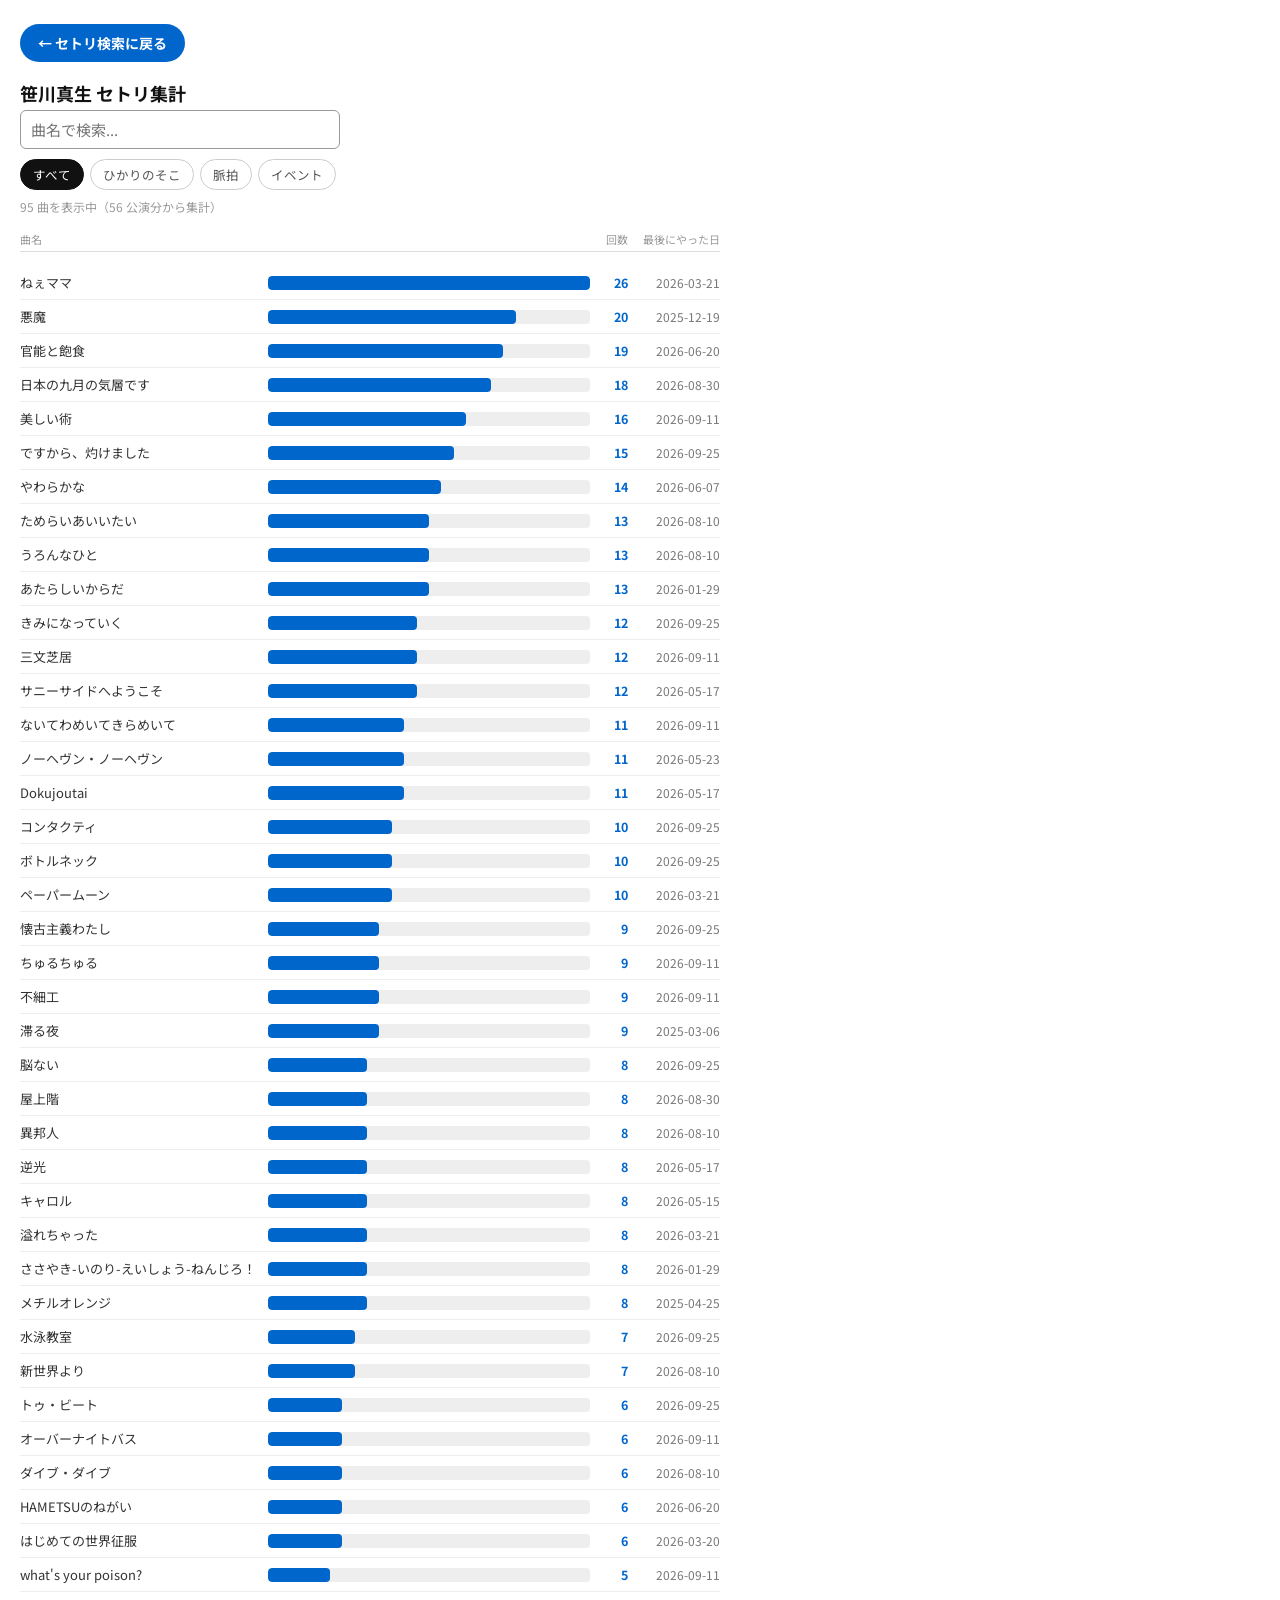
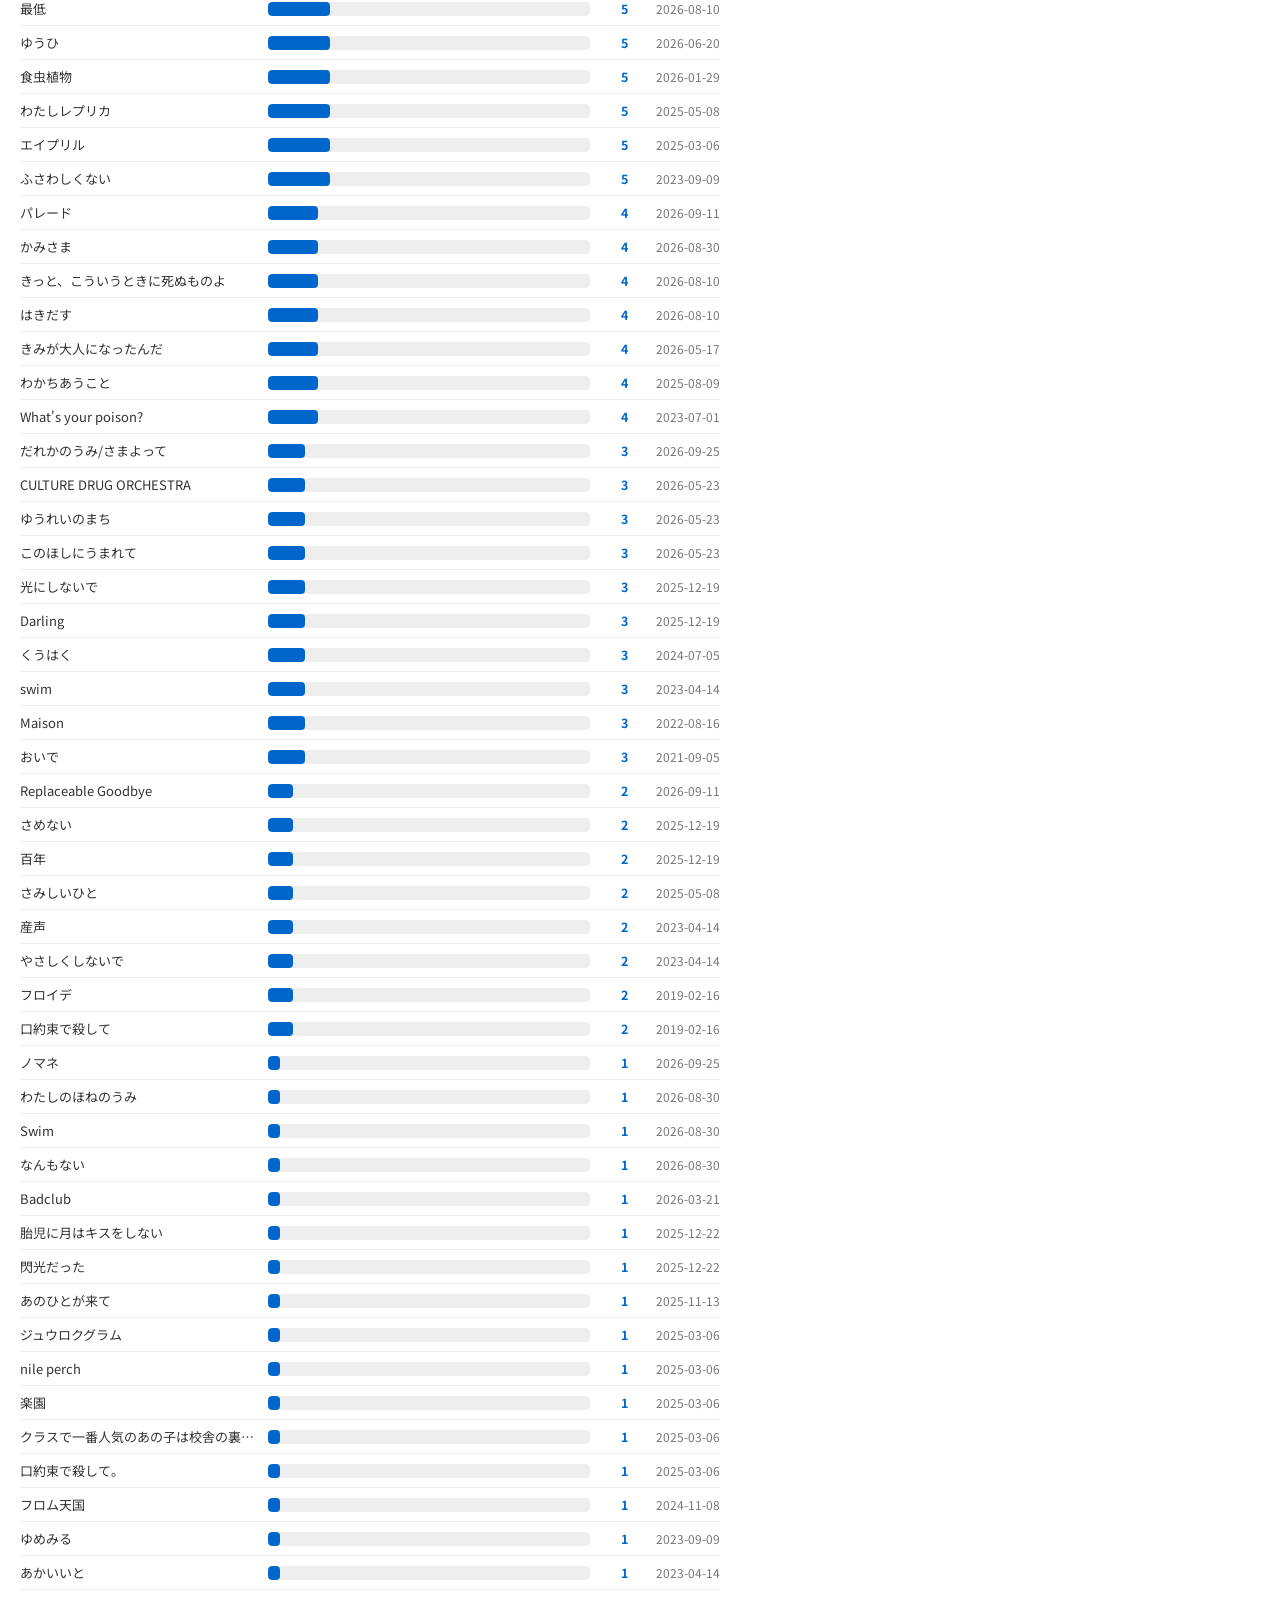
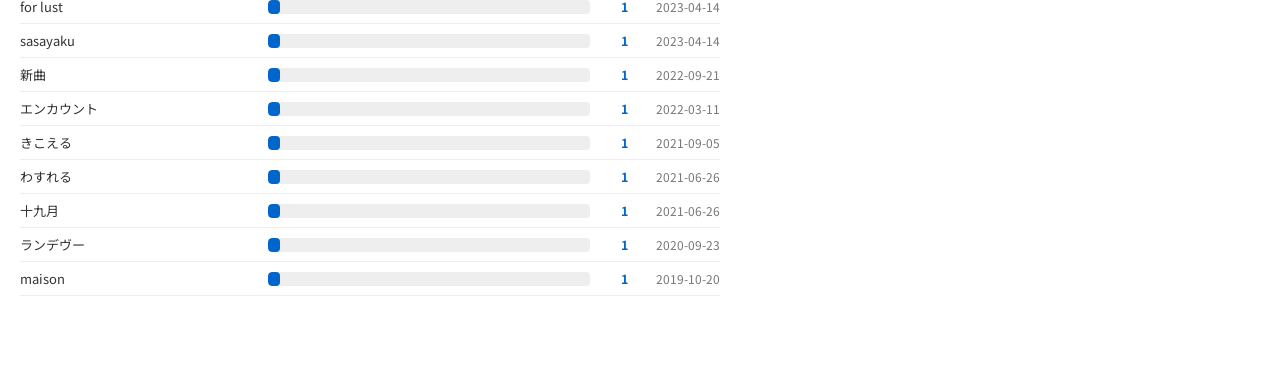
==== commit 70f74425: "Fix header/row column misalignment on wide viewports .list-header had no max-width while #song-list " ====
--- a/analysis.html
+++ b/analysis.html
@@ -101,6 +101,7 @@
       display: flex;
       align-items: center;
       gap: 10px;
+      max-width: 700px;
       padding: 4px 0;
       margin-top: 10px;
       border-bottom: 1px solid #ddd;
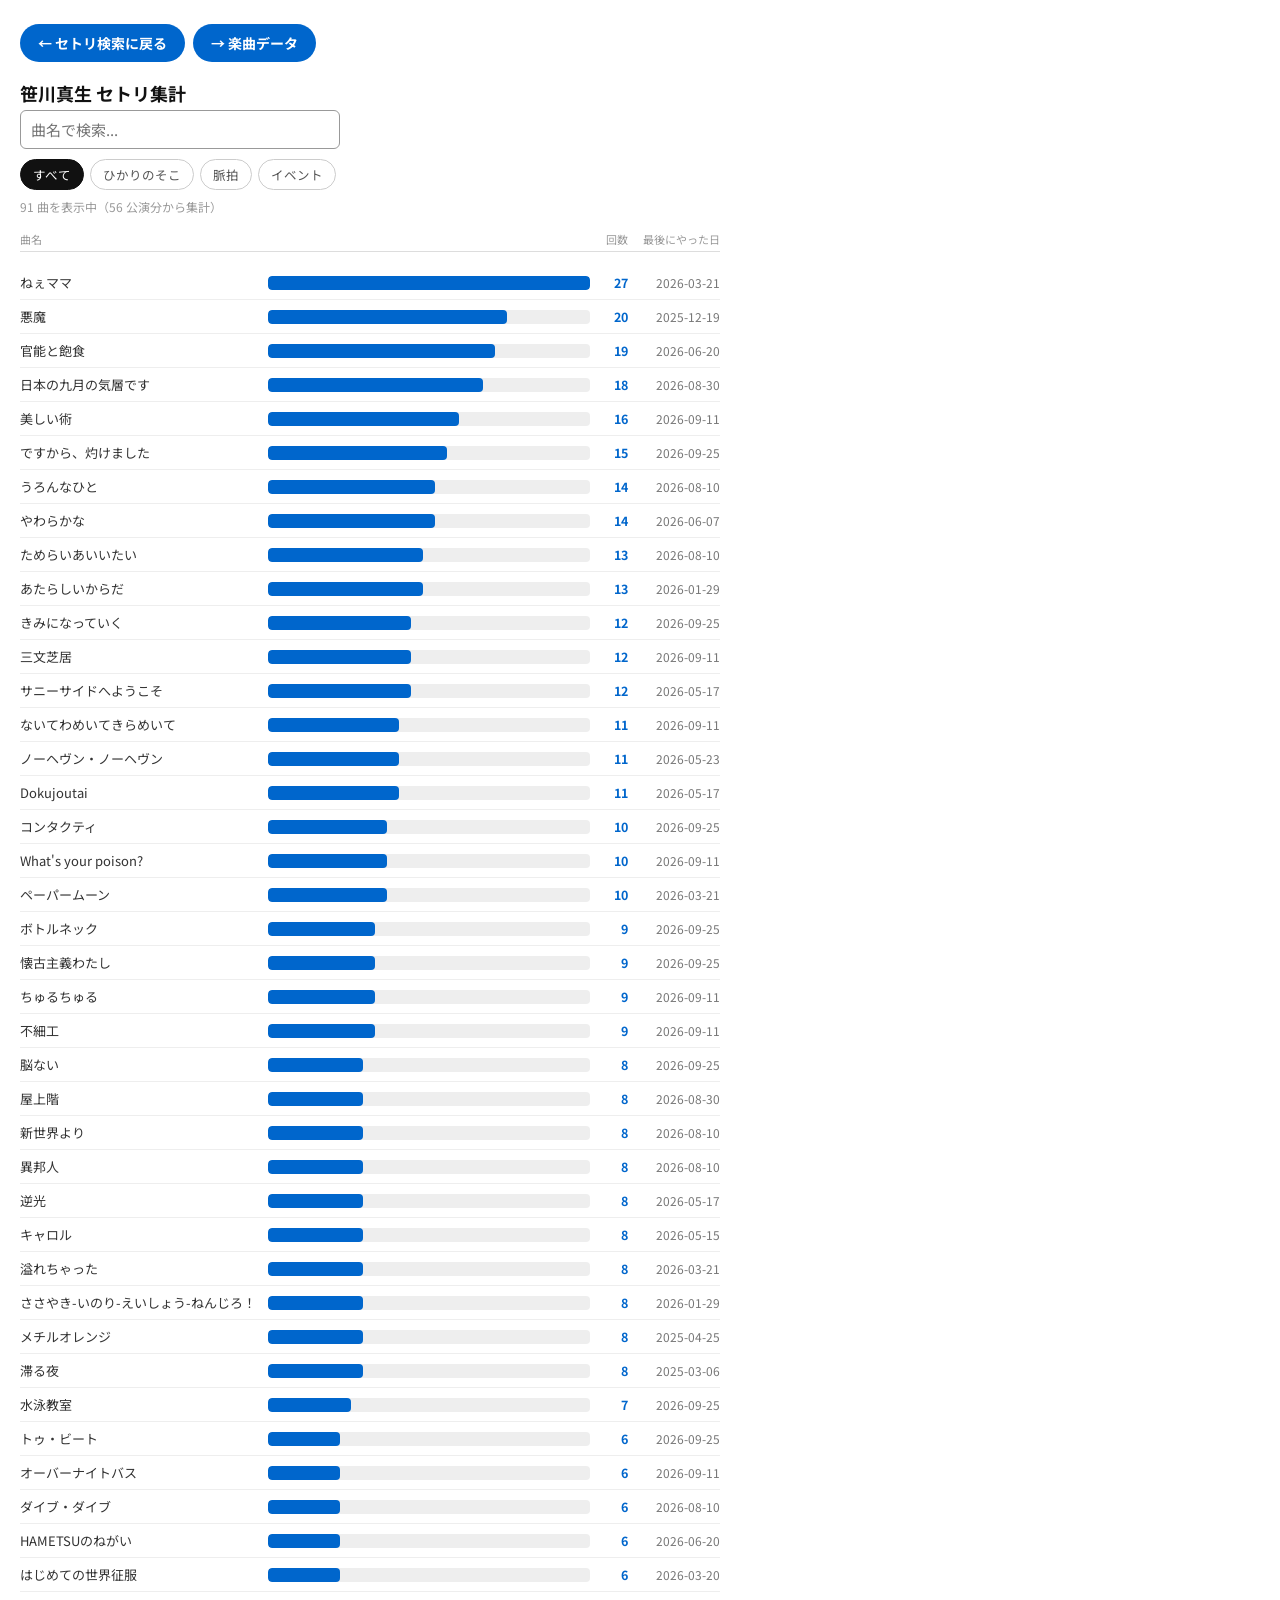
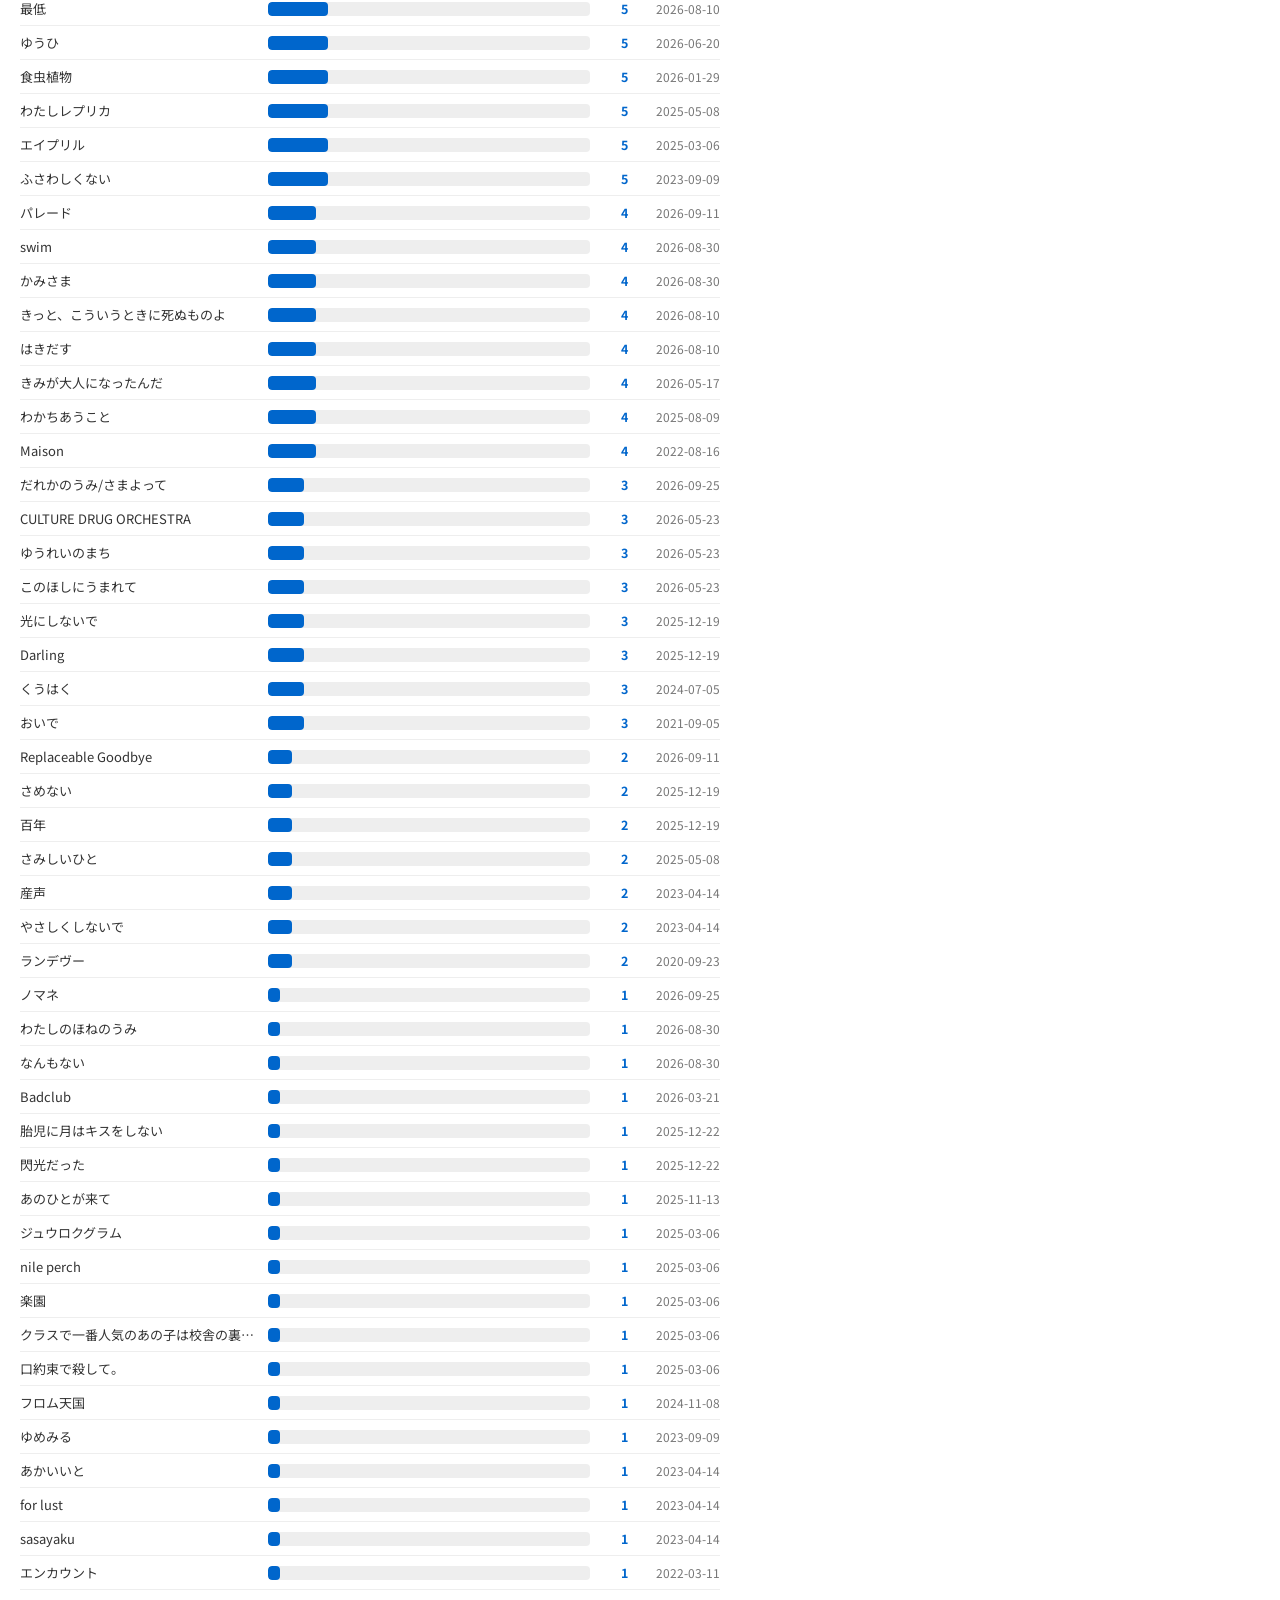
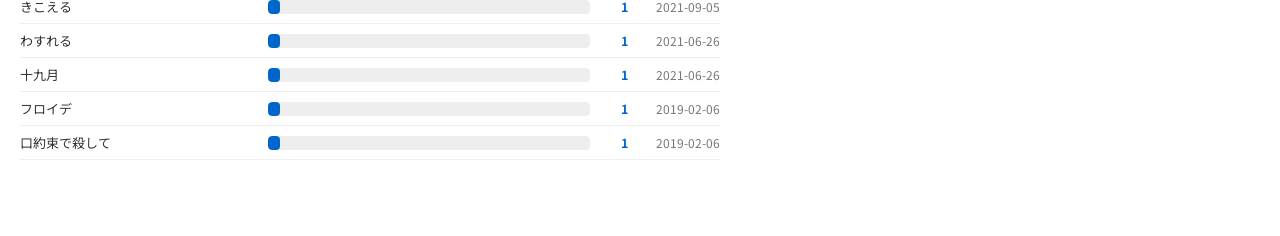
==== commit 80b2a3f7: "Add 楽曲データ page with per-song BPM/release/album/STEM editing New songs.html lists every song played, " ====
--- a/analysis.html
+++ b/analysis.html
@@ -25,6 +25,9 @@
     }
 
     #page-nav {
+      display: flex;
+      flex-wrap: wrap;
+      gap: 8px;
       margin-bottom: 18px;
     }
 
@@ -179,7 +182,10 @@
 </head>
 <body>
 
-  <div id="page-nav"><a href="setlist.html">← セトリ検索に戻る</a></div>
+  <div id="page-nav">
+    <a href="setlist.html">← セトリ検索に戻る</a>
+    <a href="songs.html">→ 楽曲データ</a>
+  </div>
   <h1>笹川真生 セトリ集計</h1>
 
   <input type="text" id="search-box" placeholder="曲名で検索..." autocomplete="off">
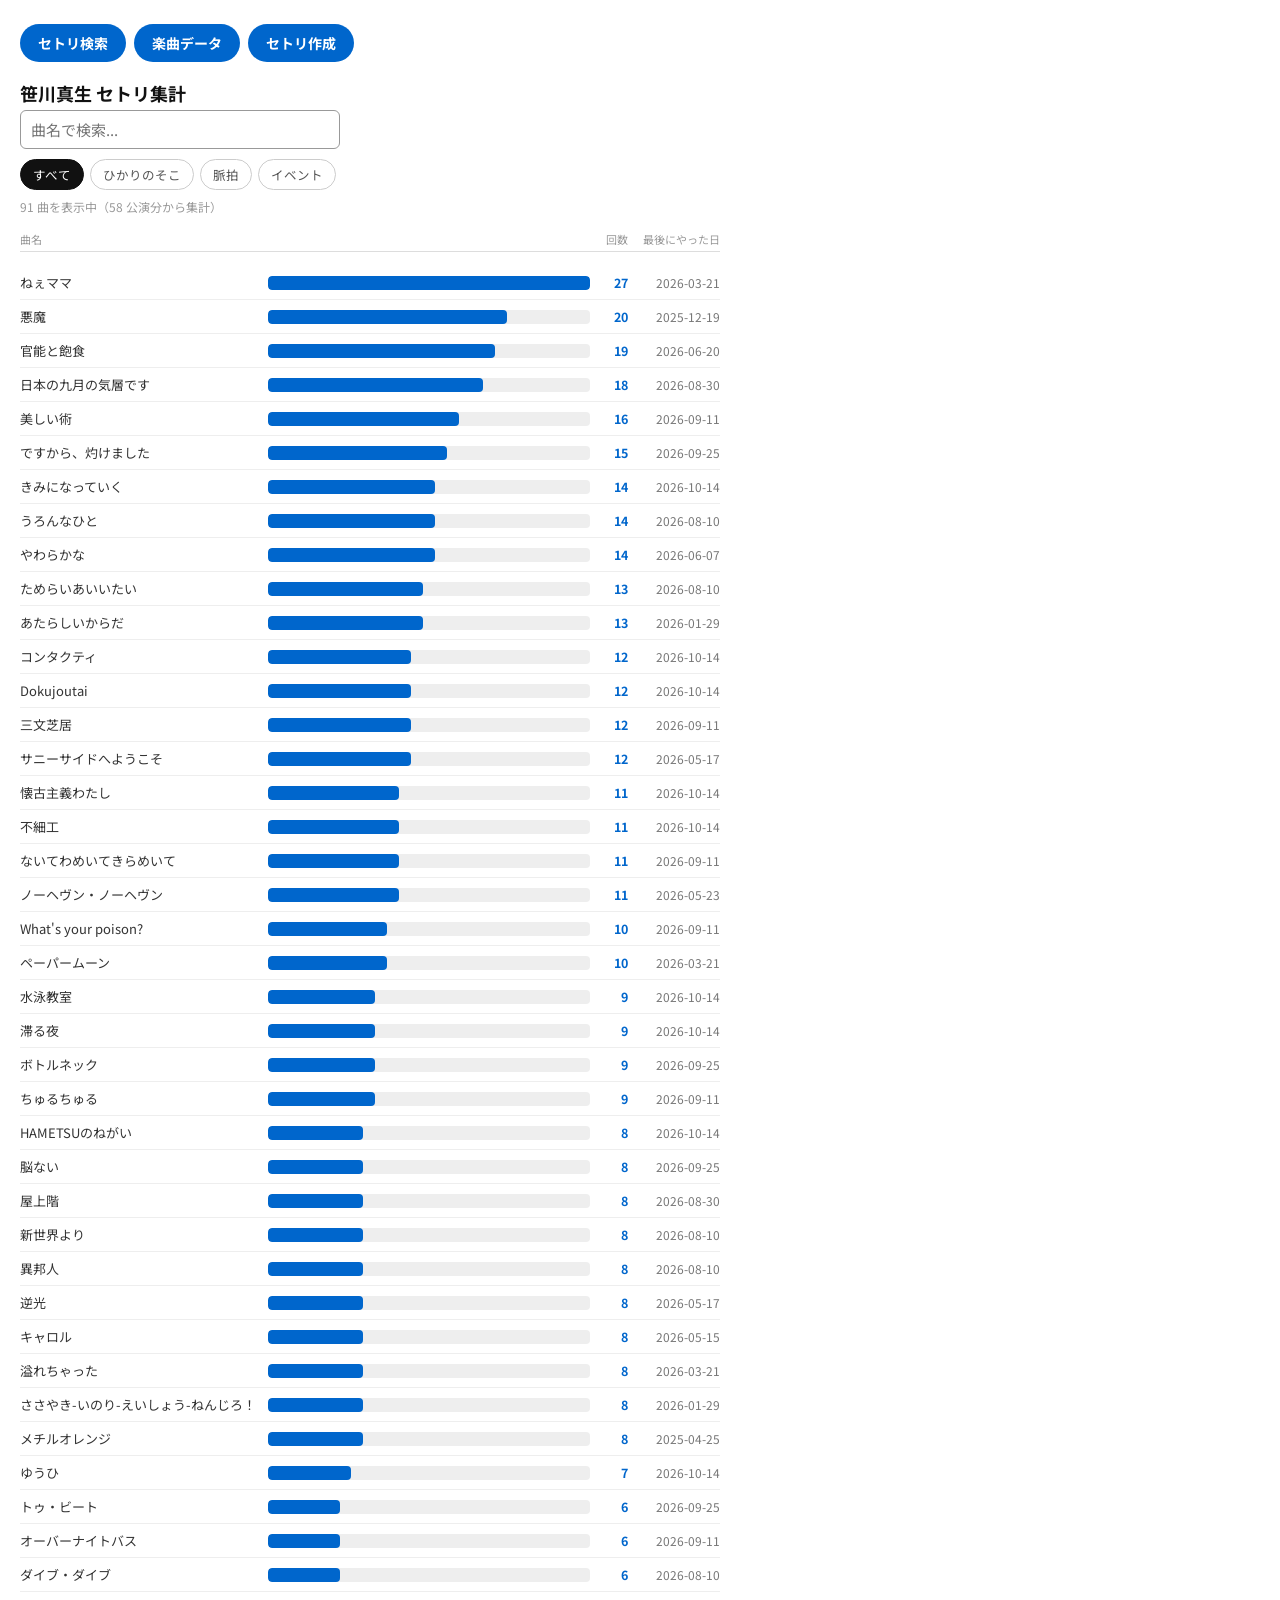
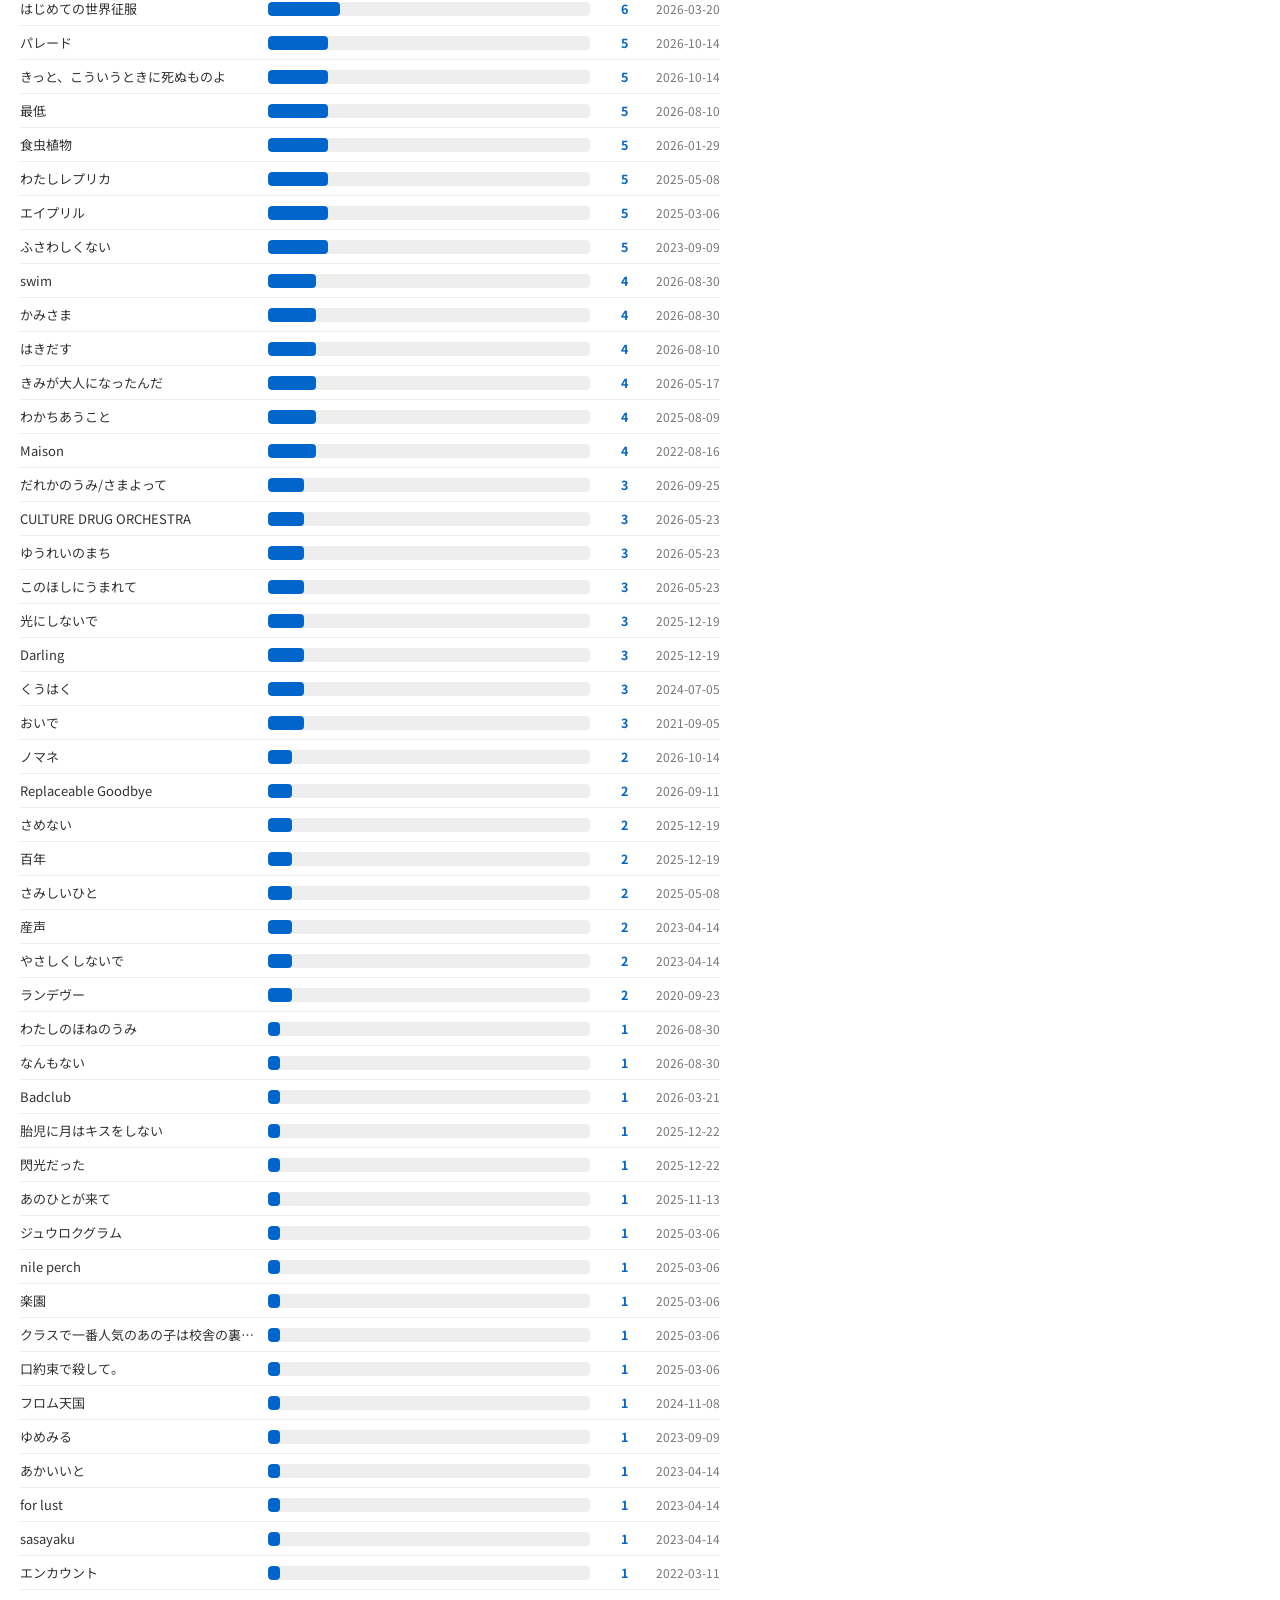
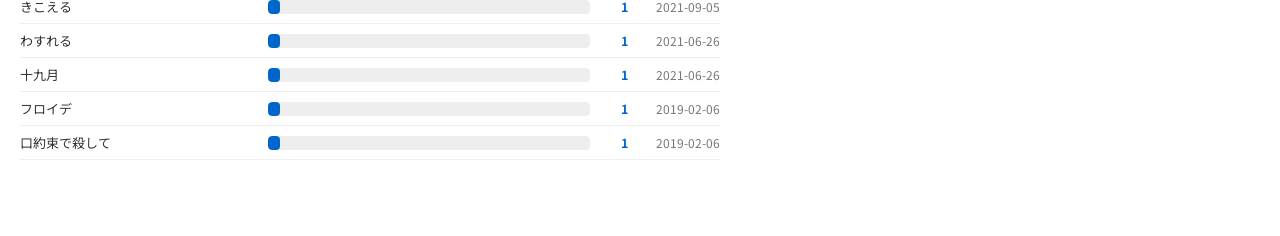
==== commit 8e3be865: "セトリ作成: MC追加・ドラッグ並べ替え・初期値変更、全ページのナビを統一 Co-Authored-By: Claude Sonnet 5.5 <noreply@anthropic.com> Clau" ====
--- a/analysis.html
+++ b/analysis.html
@@ -183,8 +183,9 @@
 <body>
 
   <div id="page-nav">
-    <a href="setlist.html">← セトリ検索に戻る</a>
-    <a href="songs.html">→ 楽曲データ</a>
+    <a href="setlist.html">セトリ検索</a>
+    <a href="songs.html">楽曲データ</a>
+    <a href="setlist-maker.html">セトリ作成</a>
   </div>
   <h1>笹川真生 セトリ集計</h1>
 
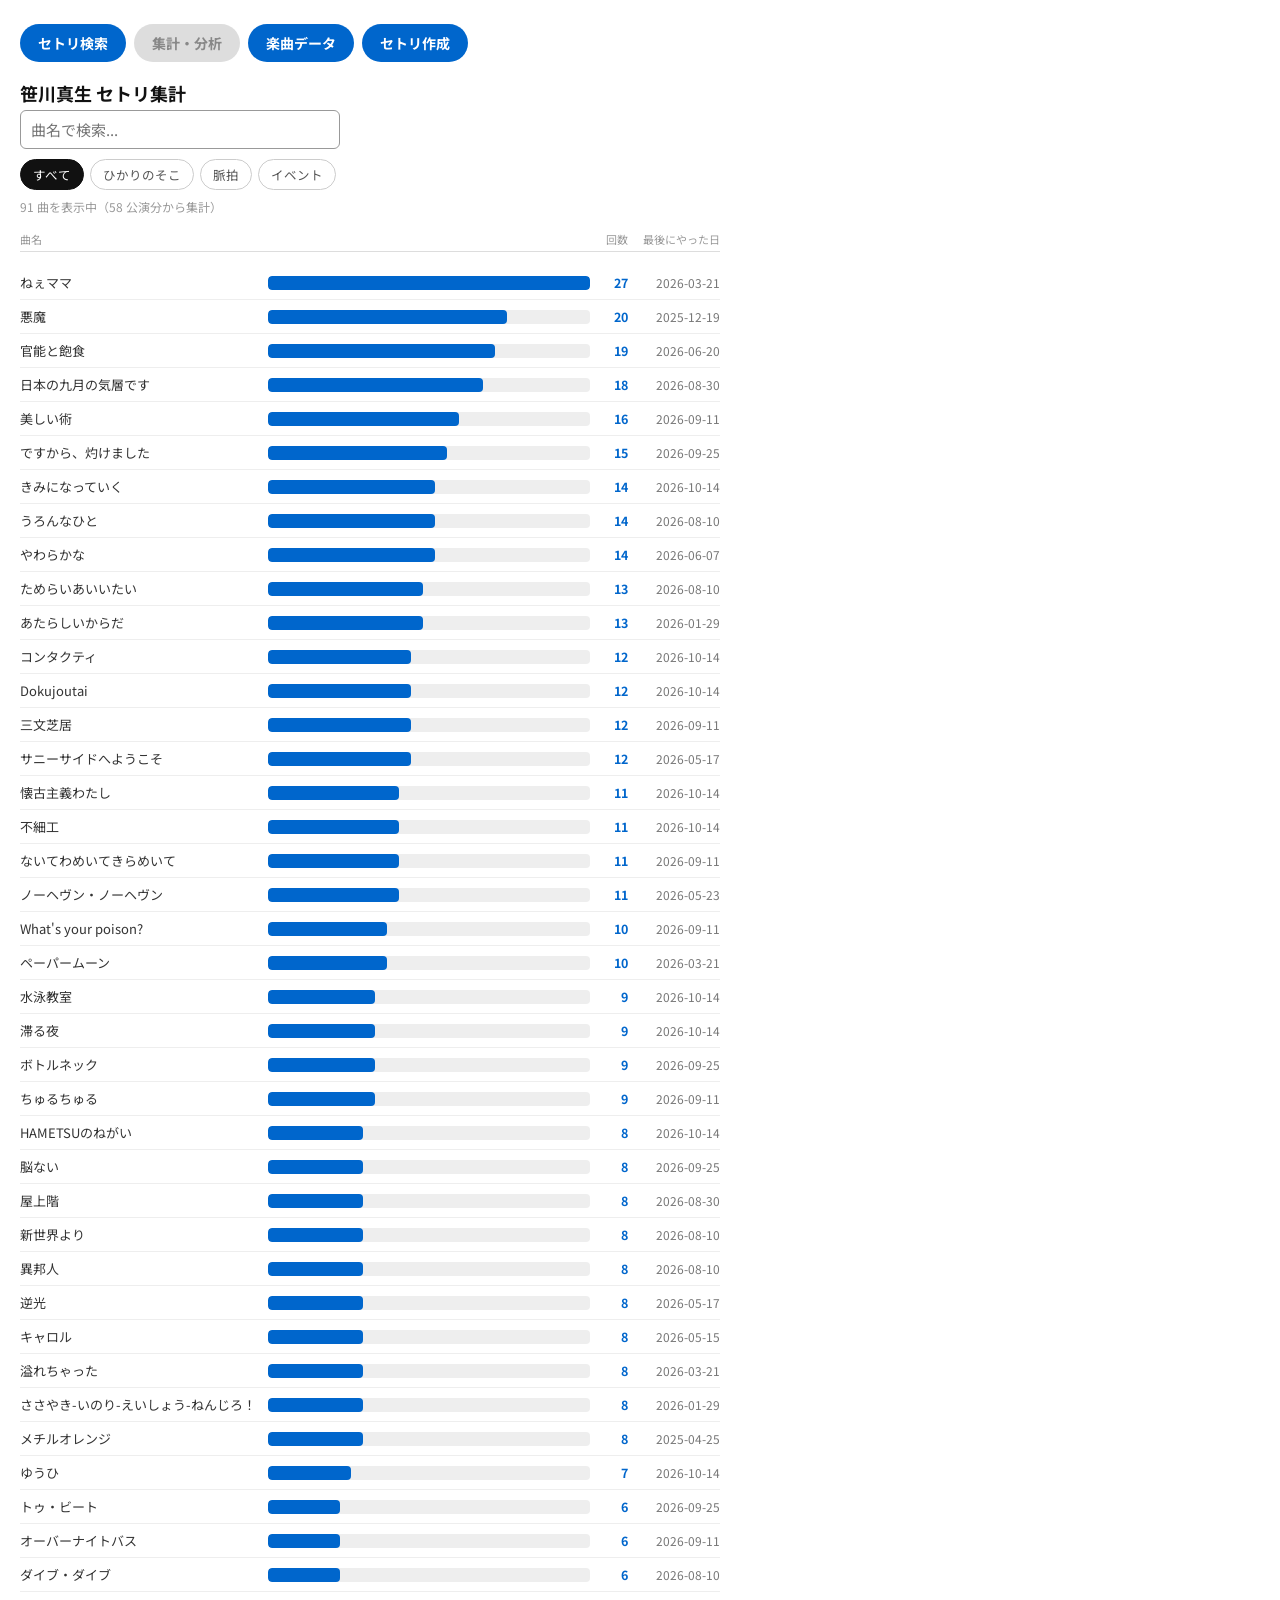
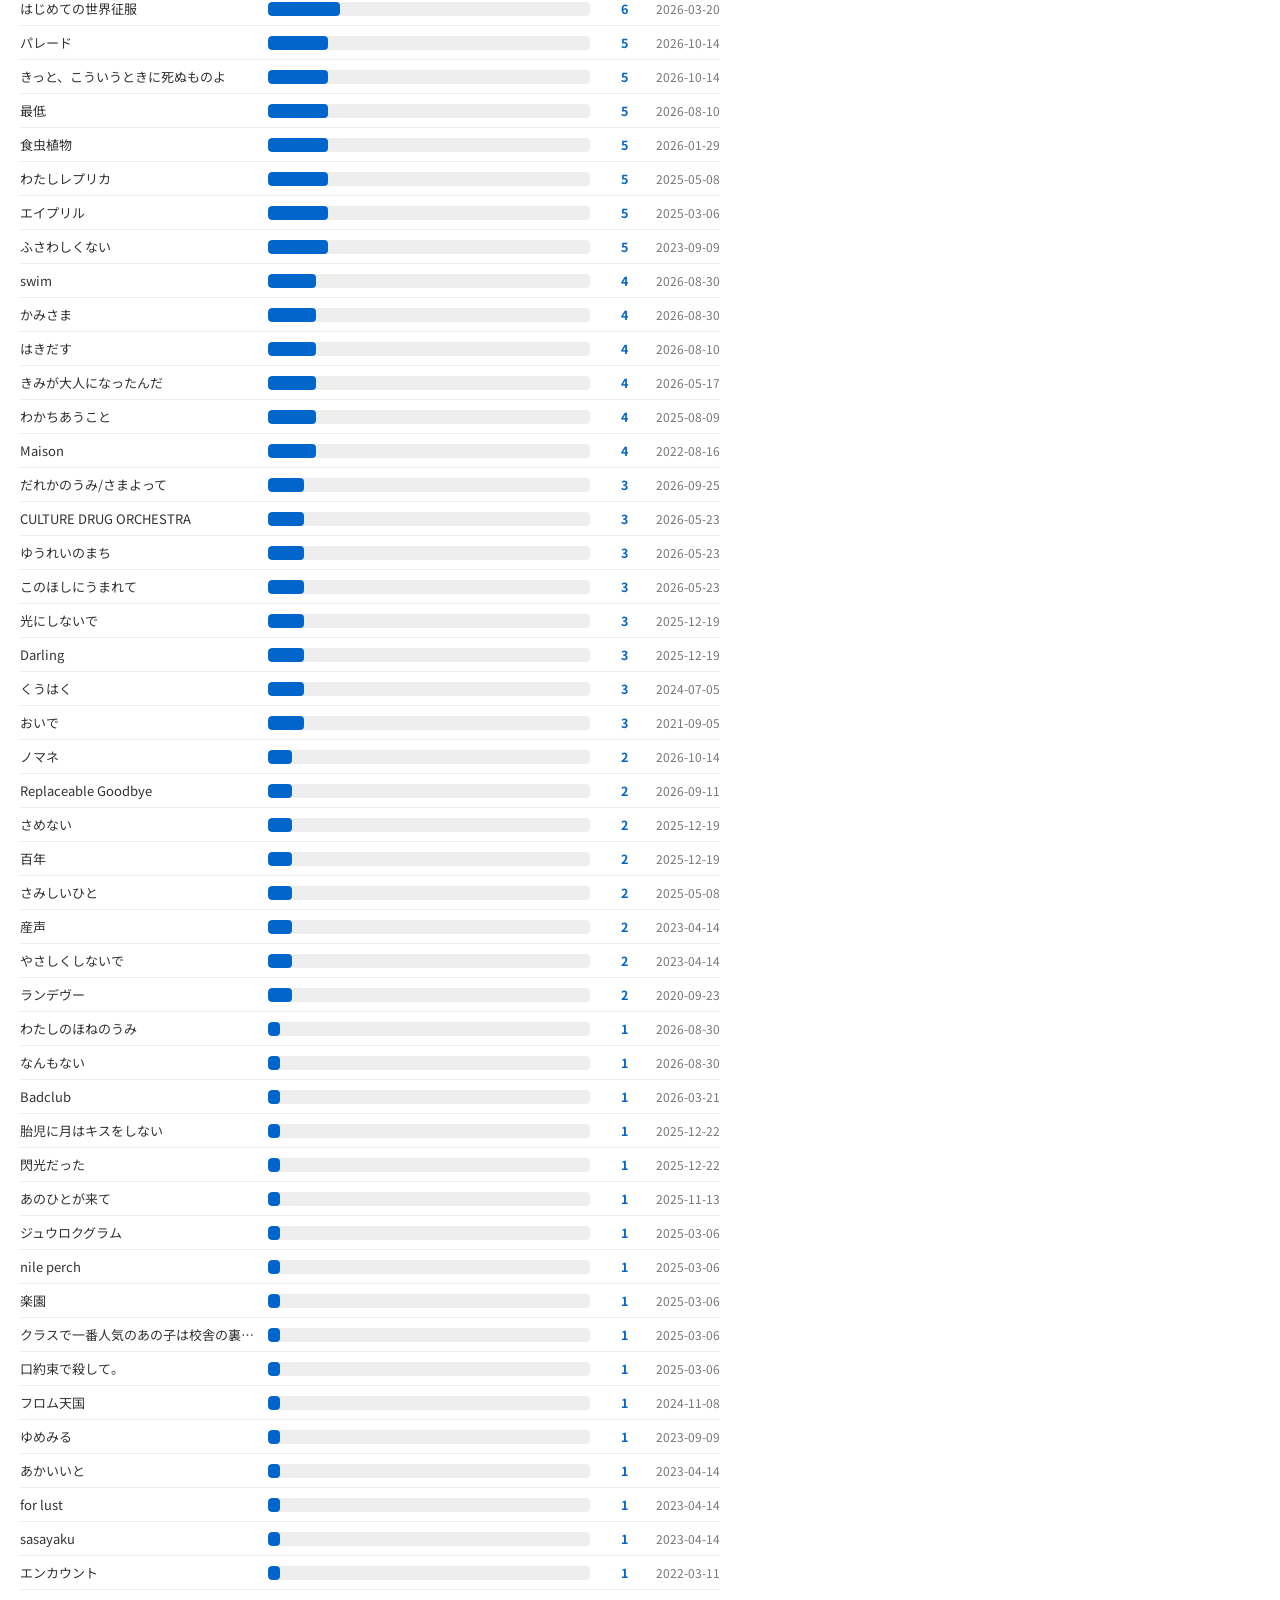
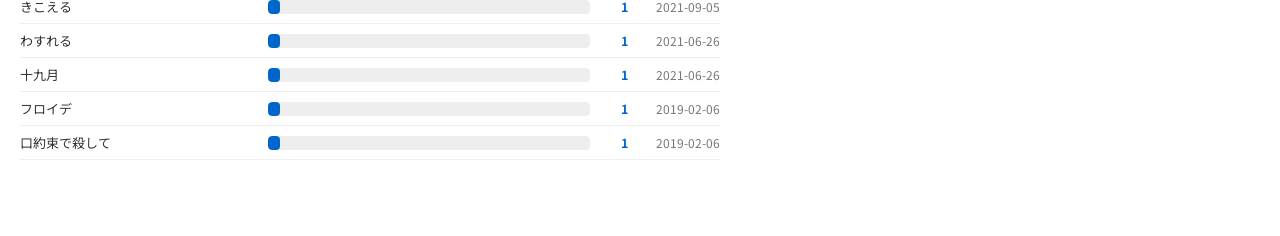
==== commit 16ccdd5b: "ナビを4ページ固定表示(現在ページはグレーアウト)、セトリ作成の入力は保存せず離脱時に警告 Co-Authored-By: Claude Sonnet 5.5 <noreply@anthropic.c" ====
--- a/analysis.html
+++ b/analysis.html
@@ -47,6 +47,18 @@
       background: #058;
     }
 
+    #page-nav .current {
+      display: inline-block;
+      font-size: 14px;
+      font-weight: bold;
+      color: #888;
+      background: #ddd;
+      padding: 9px 18px;
+      border-radius: 999px;
+      cursor: default;
+      user-select: none;
+    }
+
     #search-box {
       font-family: inherit;
       font-size: 15px;
@@ -184,6 +196,7 @@
 
   <div id="page-nav">
     <a href="setlist.html">セトリ検索</a>
+    <span class="current" aria-current="page">集計・分析</span>
     <a href="songs.html">楽曲データ</a>
     <a href="setlist-maker.html">セトリ作成</a>
   </div>
